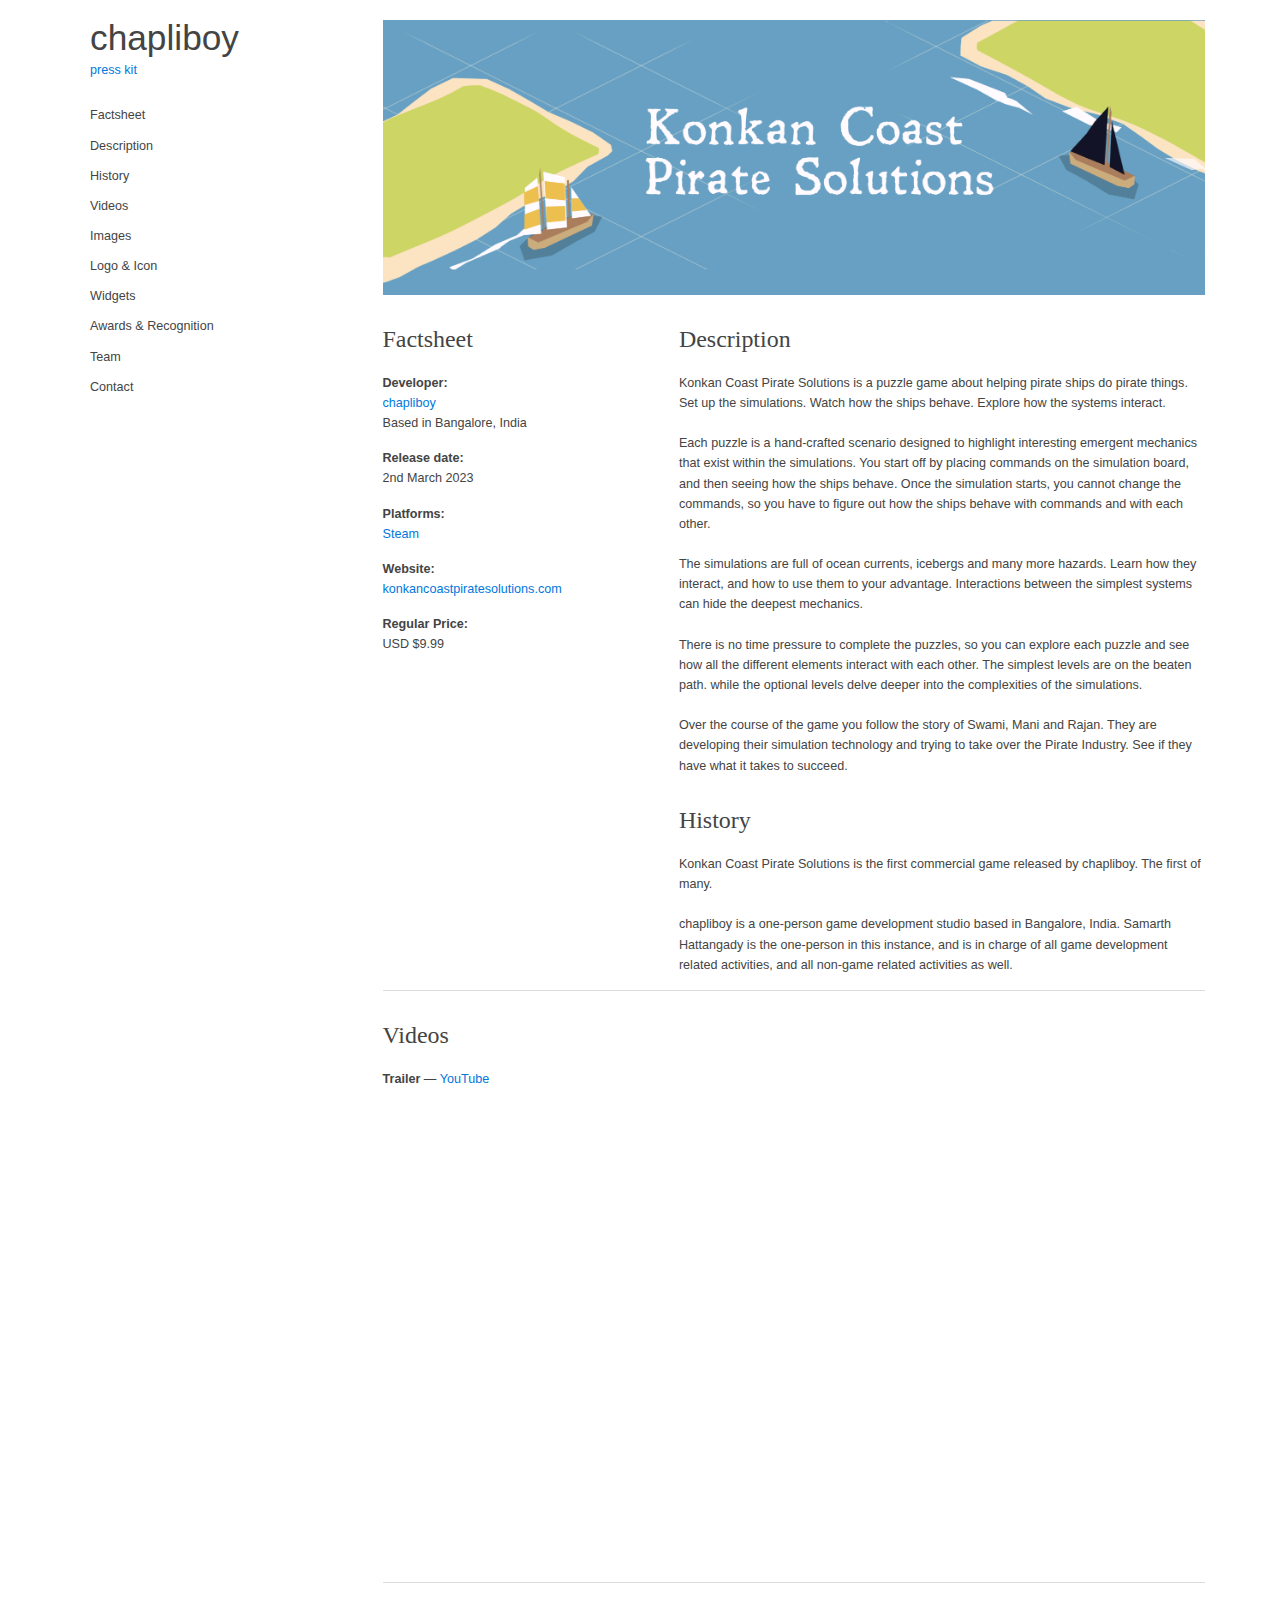
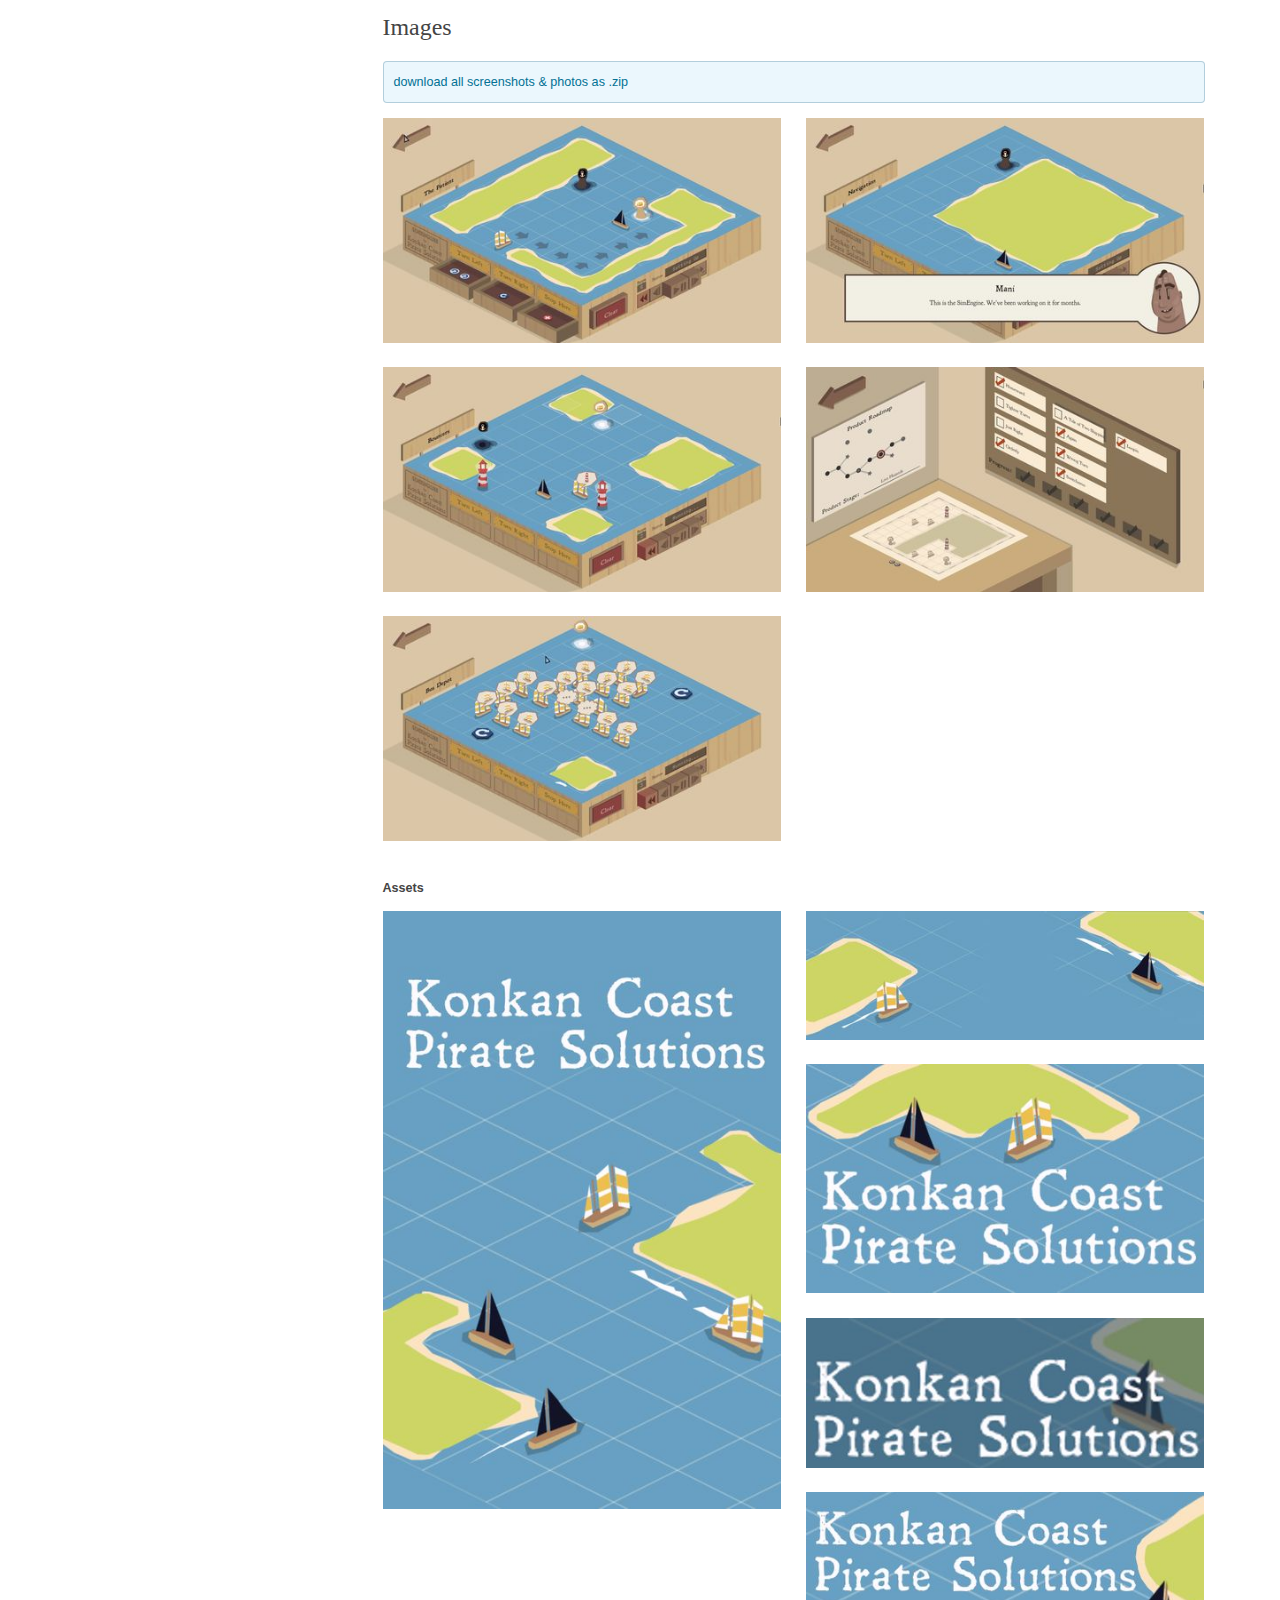
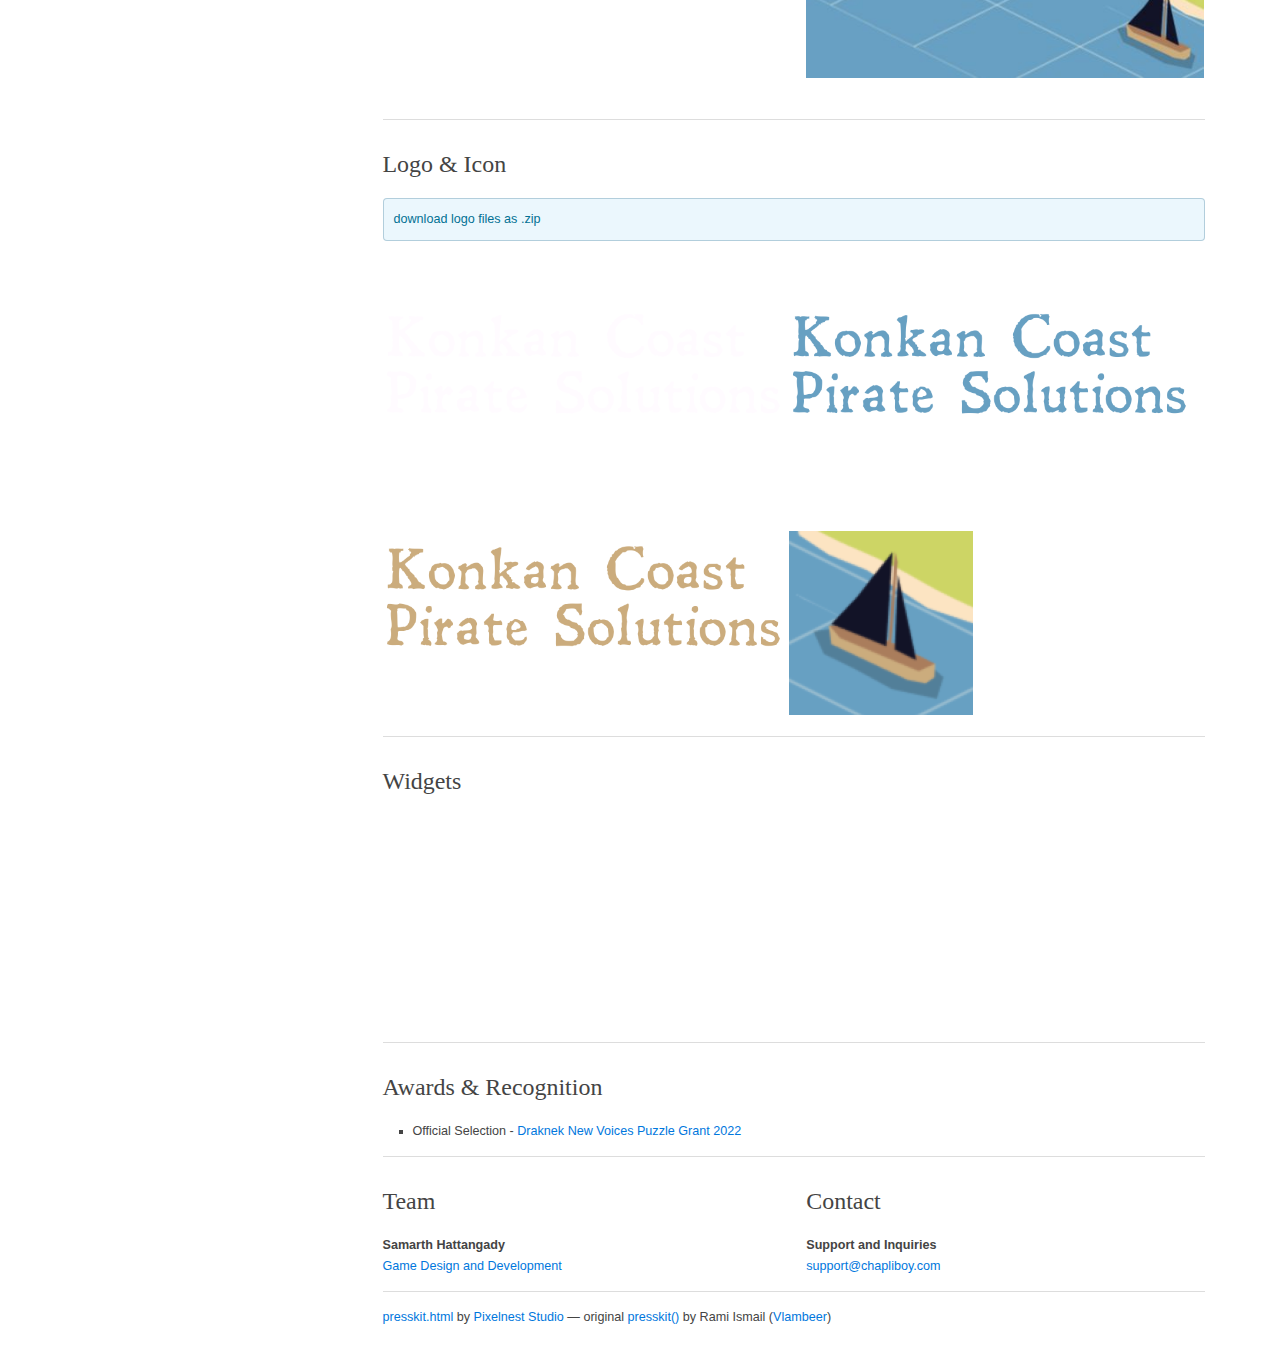
==== press/index.html @ b136885c "init presskit" ====
<!DOCTYPE html>
<html>
  <head>
    <meta charset="UTF-8">
    <meta name="viewport" content="width=device-width, initial-scale=1.0">
    
    <title>Konkan Coast Pirate Solutions - chapliboy</title>
    
    <link rel="shortcut icon" href="images/favicon.ico?t=1674625888265">
    
    <link rel="stylesheet" href="../css/normalize.css">
    <link rel="stylesheet" href="../css/master.css">
    
    <!-- Generated by presskit.html 0.13.0 (https://github.com/pixelnest/presskit.html). -->
  </head>
  <body>
    <div class="page grid">
      <nav class="page-nav nav grid__item">
        <h1 class="nav__title">
          <a href=".">chapliboy</a>
        </h1>
      
        <aside class="nav__subtitle">
          <a href=".">press kit</a>
        </aside>
      
        <div class="nav__toggle" id="hamburger">
          <a href="#" class="button" id="hamburger-toggle">
            <svg width="10" height="10" viewBox="0 0 19 19" xmlns="http://www.w3.org/2000/svg">
              <g fill="currentColor" fill-rule="nonzero">
                <path d="M0 16h19v3H0zM0 8h19v3H0zM0 0h19v3H0z" />
              </g>
            </svg>
            &nbsp;Menu
          </a>
        </div>
      
        <ul class="nav__list" id="hamburger-target">
          <li>
            <a class="nav__item" href="#factsheet">Factsheet</a>
          </li>
      
          <li>
            <a class="nav__item" href="#description">Description</a>
          </li>
      
          <li>
            <a class="nav__item" href="#history">History</a>
          </li>
      
      
      
      
          <li>
            <a class="nav__item" href="#videos">Videos</a>
          </li>
      
          <li>
            <a class="nav__item" href="#images">Images</a>
          </li>
      
          <li>
            <a class="nav__item" href="#logo">Logo & Icon</a>
          </li>
      
          <li>
            <a class="nav__item" href="#widgets">Widgets</a>
          </li>
      
          <li>
            <a class="nav__item" href="#awards">Awards & Recognition</a>
          </li>
      
          <li>
            <a class="nav__item" href="#credits">Team</a>
          </li>
      
          <li>
            <a class="nav__item" href="#contact">Contact</a>
          </li>
        </ul>
      </nav>

      <div class="page-wrapper grid__item">
        <header class="page-header">
          <img src="./images/header.png" alt="Konkan Coast Pirate Solutions" title="Konkan Coast Pirate Solutions">
        </header>

        <main class="page-content" role="main">
          <section class="block grid">
            <aside class="factsheet grid__item">
              <h2 id="factsheet" class="factsheet__title">Factsheet</h2>
            
            
              <dl class="factsheet__list">
                <dt>Developer:</dt>
                <dd>
                  <a href="..">chapliboy</a>
                </dd>
                <dd>Based in Bangalore, India</dd>
            
            
                <dt>Release date:</dt>
                <dd>2nd March 2023</dd>
            
                <dt>Platforms:</dt>
                <dd>
                    <a href="https://store.steampowered.com/app/2156410/Konkan_Coast_Pirate_Solutions/">Steam</a>
                </dd>
            
                <dt>Website:</dt>
                <dd>
                  <a href="https://konkancoastpiratesolutions.com/">konkancoastpiratesolutions.com</a>
                </dd>
            
                <dt>Regular Price:</dt>
                <dd>USD $9.99</dd>
            
            
              </dl>
            
            </aside>

            <article class="description grid__item">
              <h2 id="description">Description</h2>
              <p>
              Konkan Coast Pirate Solutions is a puzzle game about helping pirate ships do pirate things. <br>
              Set up the simulations. Watch how the ships behave. Explore how the systems interact. <br><br>
              Each puzzle is a hand-crafted scenario designed to highlight interesting emergent mechanics that exist within the simulations. You start off by placing commands on the simulation board, and then seeing how the ships behave. Once the simulation starts, you cannot change the commands, so you have to figure out how the ships behave with commands and with each other.<br><br>
              The simulations are full of ocean currents, icebergs and many more hazards. Learn how they interact, and how to use them to your advantage. Interactions between the simplest systems can hide the deepest mechanics.<br><br>
              There is no time pressure to complete the puzzles, so you can explore each puzzle and see how all the different elements interact with each other. The simplest levels are on the beaten path. while the optional levels delve deeper into the complexities of the simulations.<br><br>
              Over the course of the game you follow the story of Swami, Mani and Rajan. They are developing their simulation technology and trying to take over the Pirate Industry. See if they have what it takes to succeed.
                </p>
              
              <h2 id="history">History</h2>
              <p>
                      Konkan Coast Pirate Solutions is the first commercial game released by chapliboy. The first of many. <br><br>
                chapliboy is a one-person game development studio based in Bangalore, India. Samarth Hattangady is
                the one-person in this instance, and is in charge of all game development related activities, and
                all non-game related activities as well.
                  </p>
              

            </article>
          </section>

          <section class="block">
            <h2 id="videos">Videos</h2>
          
            <div>
              <p>
                <strong>Trailer</strong> — <a href="https://www.youtube.com/embed/zuy7ZAHlIcc?rel=0">YouTube</a> 
              </p>
          
              <div class="video-player">
                <iframe class="video-player__frame" src="https://www.youtube.com/embed/zuy7ZAHlIcc?rel=0" frameborder="0" allowfullscreen></iframe>
              </div>
          
          
            </div>
          </section>
          
          <section class="block">
            <h2 id="images">Images</h2>
          
            <aside class="block__notice">
              <a href="images/images.zip">
                download all screenshots & photos as .zip
              </a>
            </aside>
          
            <div class="gallery clearfix" id="gallery">
              <div class="gallery__item">
                <a href="images/screenshot_1.png">
                  <img src="images/screenshot_1.png.thumb.jpg" alt="screenshot_1">
                </a>
              </div>
              <div class="gallery__item">
                <a href="images/screenshot_2.png">
                  <img src="images/screenshot_2.png.thumb.jpg" alt="screenshot_2">
                </a>
              </div>
              <div class="gallery__item">
                <a href="images/screenshot_3.png">
                  <img src="images/screenshot_3.png.thumb.jpg" alt="screenshot_3">
                </a>
              </div>
              <div class="gallery__item">
                <a href="images/screenshot_4.png">
                  <img src="images/screenshot_4.png.thumb.jpg" alt="screenshot_4">
                </a>
              </div>
              <div class="gallery__item">
                <a href="images/screenshot_5.png">
                  <img src="images/screenshot_5.png.thumb.jpg" alt="screenshot_5">
                </a>
              </div>
            </div>
          
            <section>
              <h3 class="capitalize" id="gallery-assets">assets</h3>
              <div class="gallery clearfix">
                <div class="gallery__item">
                  <a href="images/assets/library_capsule.png">
                    <img src="images/assets/library_capsule.png.thumb.jpg" alt="library_capsule">
                  </a>
                </div>
                <div class="gallery__item">
                  <a href="images/assets/library_hero.png">
                    <img src="images/assets/library_hero.png.thumb.jpg" alt="library_hero">
                  </a>
                </div>
                <div class="gallery__item">
                  <a href="images/assets/main_capsule.png">
                    <img src="images/assets/main_capsule.png.thumb.jpg" alt="main_capsule">
                  </a>
                </div>
                <div class="gallery__item">
                  <a href="images/assets/small_capsule.png">
                    <img src="images/assets/small_capsule.png.thumb.jpg" alt="small_capsule">
                  </a>
                </div>
                <div class="gallery__item">
                  <a href="images/assets/steam_header_capsule.png">
                    <img src="images/assets/steam_header_capsule.png.thumb.jpg" alt="steam_header_capsule">
                  </a>
                </div>
              </div>
            </section>
          </section>
          
          <section class="block">
            <h2 id="logo">Logo & Icon</h2>
          
            <aside class="block__notice">
              <a href="images/logo.zip">
                download logo files as .zip
              </a>
            </aside>
          
            <a href="images/logo1.png">
              <img src="images/logo1.png" alt="logo1" class="logo">
            </a>
            <a href="images/logo2.png">
              <img src="images/logo2.png" alt="logo2" class="logo">
            </a>
            <a href="images/logo3.png">
              <img src="images/logo3.png" alt="logo3" class="logo">
            </a>
            <a href="images/logo4.png">
              <img src="images/logo4.png" alt="logo4" class="logo">
            </a>
          </section>
          <section class="block">
            <h2 id="widgets">Widgets</h2>
          
            <div class="grid">
          
            </div>
          
            <p>
              <iframe src="https://store.steampowered.com/widget/2156410/" frameborder="0" class="widget widget--steam"></iframe>
            </p>
          
          
          
          
          </section>
          <section class="block">
            <h2 id="awards">Awards & Recognition</h2>
          
            <ul>
              <li>Official Selection - <a href="https://grants.draknek.org/">Draknek New Voices Puzzle Grant 2022</a></li>
            </ul>
          </section>
          
          
          <section class="block grid _team-fix-margin-top">
            <article class="grid__item grid__item--flexible">
              <h2 id="credits">Team</h2>
          
              <dl>
                <dt>Samarth Hattangady</dt>
          
                <dd>
                    <a href="https://twitter.com/chapliboy">Game Design and Development</a>
                </dd>
              </dl>
            </article>
          
            <article class="grid__item grid__item--flexible">
              <h2 id="contact">Contact</h2>
          
              <dl>
                <dt>Support and Inquiries</dt>
          
                <dd>
                  <a href="mailto:support@chapliboy.com">support@chapliboy.com</a>
          
                </dd>
              </dl>
            </article>
          </section>
        </main>

        <footer class="page-footer">
          <a href="https://github.com/pixelnest/presskit.html">presskit.html</a> by <a href="http://pixelnest.io">Pixelnest Studio</a> — original <a href="http://dopresskit.com/">presskit()</a> by Rami Ismail (<a href="http://www.vlambeer.com/">Vlambeer</a>)
        </footer>
      </div>
    </div>

    <script src="../js/masonry.min.js"></script>
    <script src="../js/imagesloaded.min.js"></script>
    <script>
      document.addEventListener('DOMContentLoaded', function onContentLoaded() {
        // Add masonry layout on the galleries.
        var galleries = document.querySelectorAll('.gallery');
    
        for (var i = 0; i < galleries.length; i++) {
          (function (index) {
            var gallery = galleries[index];
    
            imagesLoaded(gallery, function onImagesLoaded() {
              new Masonry(gallery, {
                itemSelector: '.gallery__item'
              });
            });
          })(i);
        }
    
        // Add mini-player to gifs.
        var gifLinks = document.querySelectorAll('a[href$=".gif"]');
        for (var i = 0; i < gifLinks.length; i++) {
          (function (index) {
            var link = gifLinks[index];
            var img = link.querySelector('img');
    
            // Don't add the mini-player if no thumbnail.
            // It's already a gif, so no need to turn it on.
            if (img.src.indexOf('.thumb.jpg') === -1) {
              return
            }
    
            link.className = 'show-overlay'
    
            link.onclick = function (e) {
              // Make it work on IE8.
              if (e.preventDefault) {
                const openLinkInBackground = e.ctrlKey || e.metaKey;
    
                // Stop default behavior, except if ctrl/cmd modifier is used.
                // In this case, we want the link to go through and open
                // its target in a background tab.
                if (!openLinkInBackground) e.preventDefault();
                e.stopPropagation();
              } else {
                // We don't care for the special background tab behavior on old IE.
                e.returnValue = false;
              }
    
              // Remove overlay and remove thumbnail section of the image.
              link.className = '';
              img.src = img.src.replace('.thumb.jpg', '');
    
              // Remove event listener after first trigger.
              link.onclick = null;
            }
          }(i));
        }
      });
    </script>
    
    
  </body>
</html>
---- css/master.css ----
@charset "UTF-8";

/* ---------------------------------------------------------- *\
 * Globals.
\* ---------------------------------------------------------- */

html {
  box-sizing: border-box;
}

*,
*::before,
*::after {
  box-sizing: inherit;
}

body {
  position: relative;

  min-height: 100vh;
  margin: 0;
}

/* ---------------------------------------------------------- *\
 * Typography & colors.
\* ---------------------------------------------------------- */

html {
  color: #444444;

  font: 62.5%/1.6 "Trebuchet MS", Arial, Helvetica, sans-serif;
}

body {
  font-size: 1.26em;
}

h1,
h2 {
  font-family: Georgia, "Times New Roman", Times, serif;
  font-weight: normal;
}

::-moz-selection {
  color: white;
  background: #3398ff;
}

::selection {
  color: white;
  background: #3398ff;
}

/* ---------------------------------------------------------- *\
 * Basic elements.
\* ---------------------------------------------------------- */

h1 {
  margin: 0;

  font-size: 2.8em;
}

h2 {
  margin: 25px 0 15px 0;

  font-size: 1.9em;
}

h3 {
  font-size: inherit;
  font-weight: bold;
}

img {
  max-width: 100%;
}

p {
  margin: 15px 0;
}

p:last-child {
  margin-bottom: 0;
}

/* Lists. */

ul,
ol {
  margin: 15px 0;
  padding-left: 30px;
}

ul:last-child,
ol:last-child {
  margin-bottom: 0;
}

ul {
  list-style-type: square;
}

dl {
  margin: 0;
}

dt {
  font-weight: bold;
}

dd {
  margin: 0;
}

dd + dt {
  margin-top: 15px;
}

/* ---------------------------------------------------------- *\
 * Layout.
\* ---------------------------------------------------------- */

body {
  padding: 20px 0;
}

.page {
  max-width: 1180px;
  margin: 0 auto;
  padding: 0 25px;
}

@media (min-width: 800px) {
  .page {
    display: -webkit-box;
    display: -ms-flexbox;
    display: flex;
  }

  .page-nav {
    min-width: 25%;
  }

  .page-wrapper {
    max-width: 75%;
  }

  .factsheet {
    min-width: 33%;
  }
}

/* ---------------------------------------------------------- *\
 * Micro Components.
\* ---------------------------------------------------------- */

.clearfix::after {
  display: table;
  clear: both;

  content: " ";
}

.capitalize {
  text-transform: capitalize;
}

/* ---------------------------------------------------------- *\
 * Components - Links.
\* ---------------------------------------------------------- */

a,
a:visited {
  color: #0077dd;

  text-decoration: none;
}

a:hover {
  color: #005599;

  text-decoration: underline;
}

a:focus {
  outline: thin dotted;
}

a:active,
a:hover {
  outline: none;
}

/* ---------------------------------------------------------- *\
 * Components - Page Header.
\* ---------------------------------------------------------- */

.page-header img {
  display: block;
}

/* ---------------------------------------------------------- *\
 * Components - Nav.
\* ---------------------------------------------------------- */

.nav {
  margin-bottom: 30px;
}

.nav__title {
  padding: 0 15px;

  font-family: "Trebuchet MS", Arial, Helvetica, sans-serif;
  line-height: 1;
}

.nav__title a,
.nav__title a:visited,
.nav__title a:hover {
  color: inherit;

  text-decoration: none;
}

.nav__subtitle {
  padding: 5px 15px;
}

.nav__list {
  padding: 0;

  list-style: none;
}

.nav__item,
.nav__item:visited {
  display: block;

  padding: 5px 15px;

  color: inherit;
}

.nav__item:hover {
  color: inherit;
  background: rgba(0, 0, 0, 0.05);

  text-decoration: none;
}

.nav__item:focus {
  background: rgba(0, 0, 0, 0.05);
  outline: none;
}

/* ---------------------------------------------------------- *\
 * Nav - Hamburger.
\* ---------------------------------------------------------- */

.nav__toggle {
  display: none;

  margin: 15px 0;
  padding: 0 15px;
}

.nav__toggle .button {
  display: block;

  height: 30px;
}

/* Nav list variant for hamburger feature. */
.nav__list--slider {
  overflow-y: hidden;

  max-height: 0;

  -webkit-transition: max-height 0.5s ease-in-out;
     -moz-transition: max-height 0.5s ease-in-out;
       -o-transition: max-height 0.5s ease-in-out;
          transition: max-height 0.5s ease-in-out;
}


@media (min-width: 800px) {
  .nav__toggle {
    /* Always hide the button on big screens. */
    display: none !important;
  }

  .nav__list--slider {
    /* Always show the list on big screens. So disable slider. */
    max-height: unset !important;
  }
}

/* ---------------------------------------------------------- *\
 * Components - Block.
\* ---------------------------------------------------------- */

.block {
  margin-bottom: 15px;
  padding-bottom: 15px;

  border-bottom: 1px solid rgb(221, 221, 221);
}

.block__notice {
  margin-bottom: 15px;
  padding: 10px;

  color: #027194;
  background: #ebf7fd;
  border: 1px solid rgba(45,112,145,0.3);
  border-radius: 4px;
}

.block__notice a {
  color: inherit;
}

/* ---------------------------------------------------------- *\
 * Components - Grid.
\* ---------------------------------------------------------- */

@media (min-width: 800px) {
  .grid {
    display: -webkit-box;
    display: -ms-flexbox;
    display: flex;
  }

  .grid__item:not(:first-child) {
    padding-left: 25px;
  }

  .grid__item--flexible {
    -webkit-box-flex: 1;
    -ms-flex: 1;
        flex: 1;
  }
}

/* ---------------------------------------------------------- *\
 * Components - Images Gallery.
\* ---------------------------------------------------------- */

.gallery {
  margin-left: -25px;

  font-size: 0; /* Disable the small space below the images. */
}

.gallery__item {
  float: left;

  width: 100%;
  padding-bottom: 25px;
  padding-left: 25px;
}

.gallery__item img {
  width: 100%;
}

.gallery__item a[href$=".gif"] {
  position: relative;

  display: block;
}

.gallery__item a[href$=".gif"]:focus:active {
  outline: none;
}

.gallery__item a[href$=".gif"]::after {
  position: absolute;
  z-index: 1;
  top: 0;
  left: 0;

  display: none;

  width: 100%;
  height: 100%;
  padding: 20px;

  background: rgba(0, 0, 0, 0.25);

  content: url("[data-uri]");

  align-items: center;
  justify-content: center;
}

.gallery__item a[href$=".gif"].show-overlay::after {
  display: flex;
}

@media (min-width: 500px) {
  .gallery__item {
    width: 50%;
  }
}

/* ---------------------------------------------------------- *\
 * Components - Logo.
\* ---------------------------------------------------------- */

@media (min-width: 800px) {
  .logo {
    max-width: 49%;
  }
}

/* ---------------------------------------------------------- *\
 * Components - Video player.
\* ---------------------------------------------------------- */

.video-player {
  position: relative;

  padding-bottom: 56.25%; /* 16:9 */
}

.video-player__frame {
  position: absolute;
  top: 0;
  left: 0;

  width: 100%;
  height: 100%;
}

/* ---------------------------------------------------------- *\
 * Components - Quote.
\* ---------------------------------------------------------- */

.quote__content {
  margin: 0;
}

.quote__content::before {
  content: open-quote;
}

.quote__content::after {
  content: close-quote;
}

.quote__author::before {
  content: "-";
}

/* ---------------------------------------------------------- *\
 * Components - Button.
\* ---------------------------------------------------------- */

.button {
  display: inline-block;

  padding: 5px 10px;

  background: -webkit-linear-gradient(top, white, #fafafa);
  background:         linear-gradient(to bottom, white, #fafafa);
  border: 1px solid #cccccc;
  border-radius: 5px;
}

.button:hover {
  cursor: pointer;
  text-decoration: none;
}

.button:focus {
  border: 1px solid #3398ff;
  outline: none;
}

.button:active {
  color: white;
  background: -webkit-linear-gradient(top, #3398ff, #0077dd);
  background:         linear-gradient(to bottom, #3398ff, #0077dd);
}

/* ---------------------------------------------------------- *\
 * Widgets.
\* ---------------------------------------------------------- */

.widget {
  width: 100%;
}

.widget--steam {
  height: 190px;
}

.widget--humble {
  height: 328px;
}

@media (max-width: 505px) {
  .widget--humble {
    height: 205px;
  }
}

.widget--itch {
  height: 167px;
}

.widget--gamejolt {
  height: 245px;
}

.widget--bandcamp {
  width: 100%;
  height: 120px;

  border: 0;
}

/* ---------------------------------------------------------- *\
 * Hacks.
\* ---------------------------------------------------------- */

@media (min-width: 800px) {
  ._team-fix-margin-top {
    margin-top: -15px;
  }
}
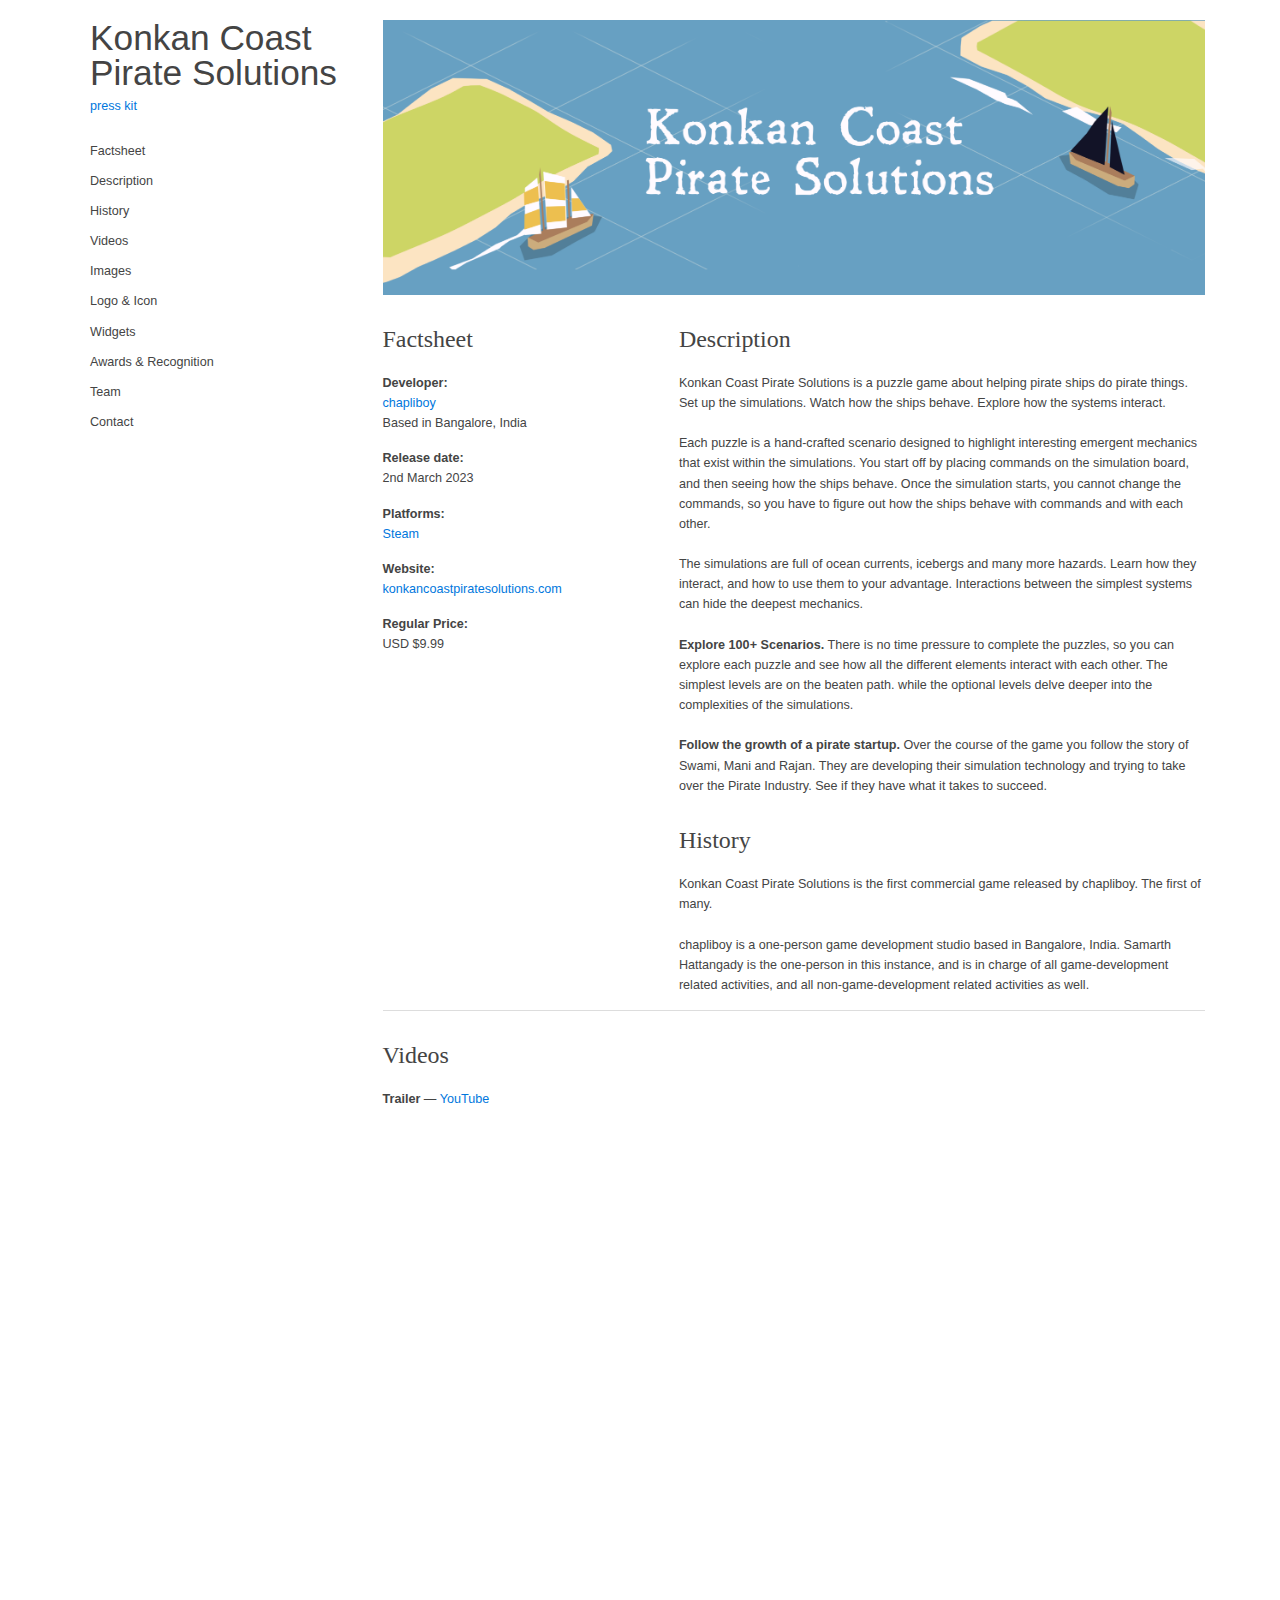
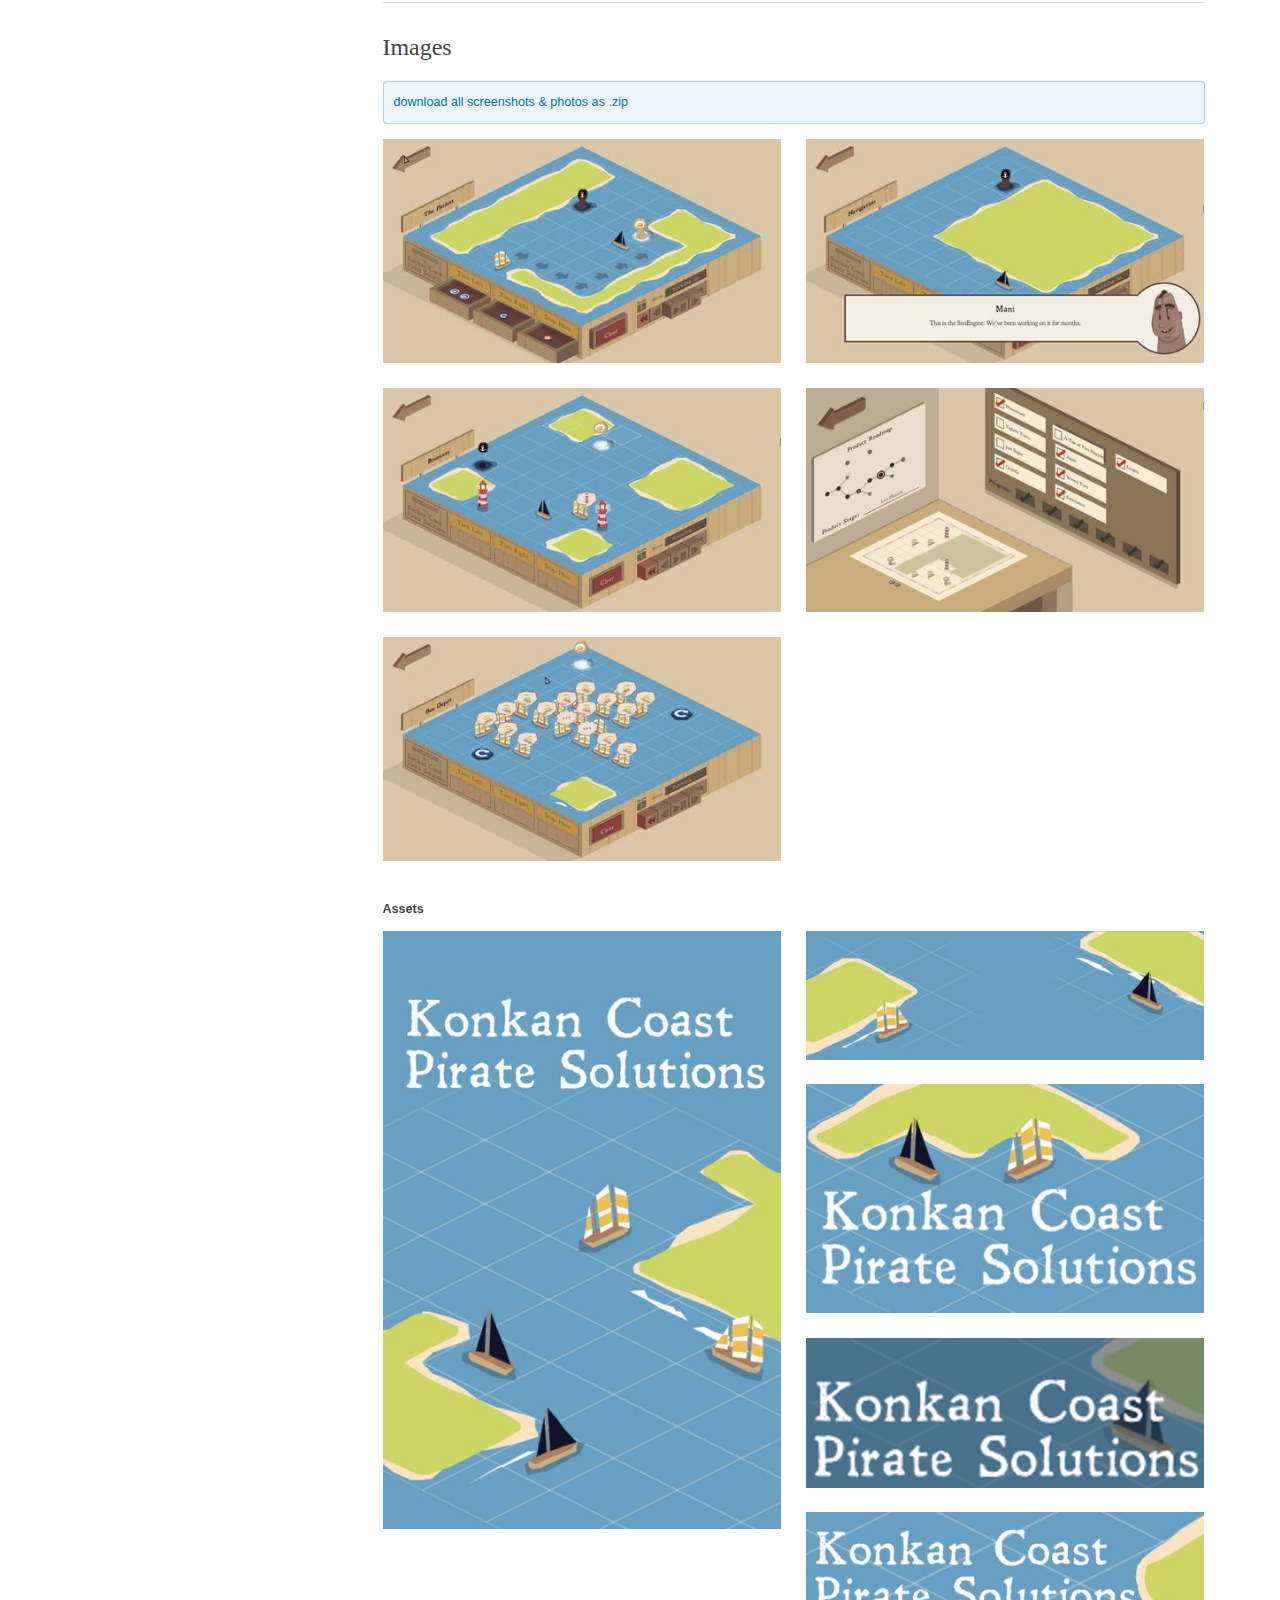
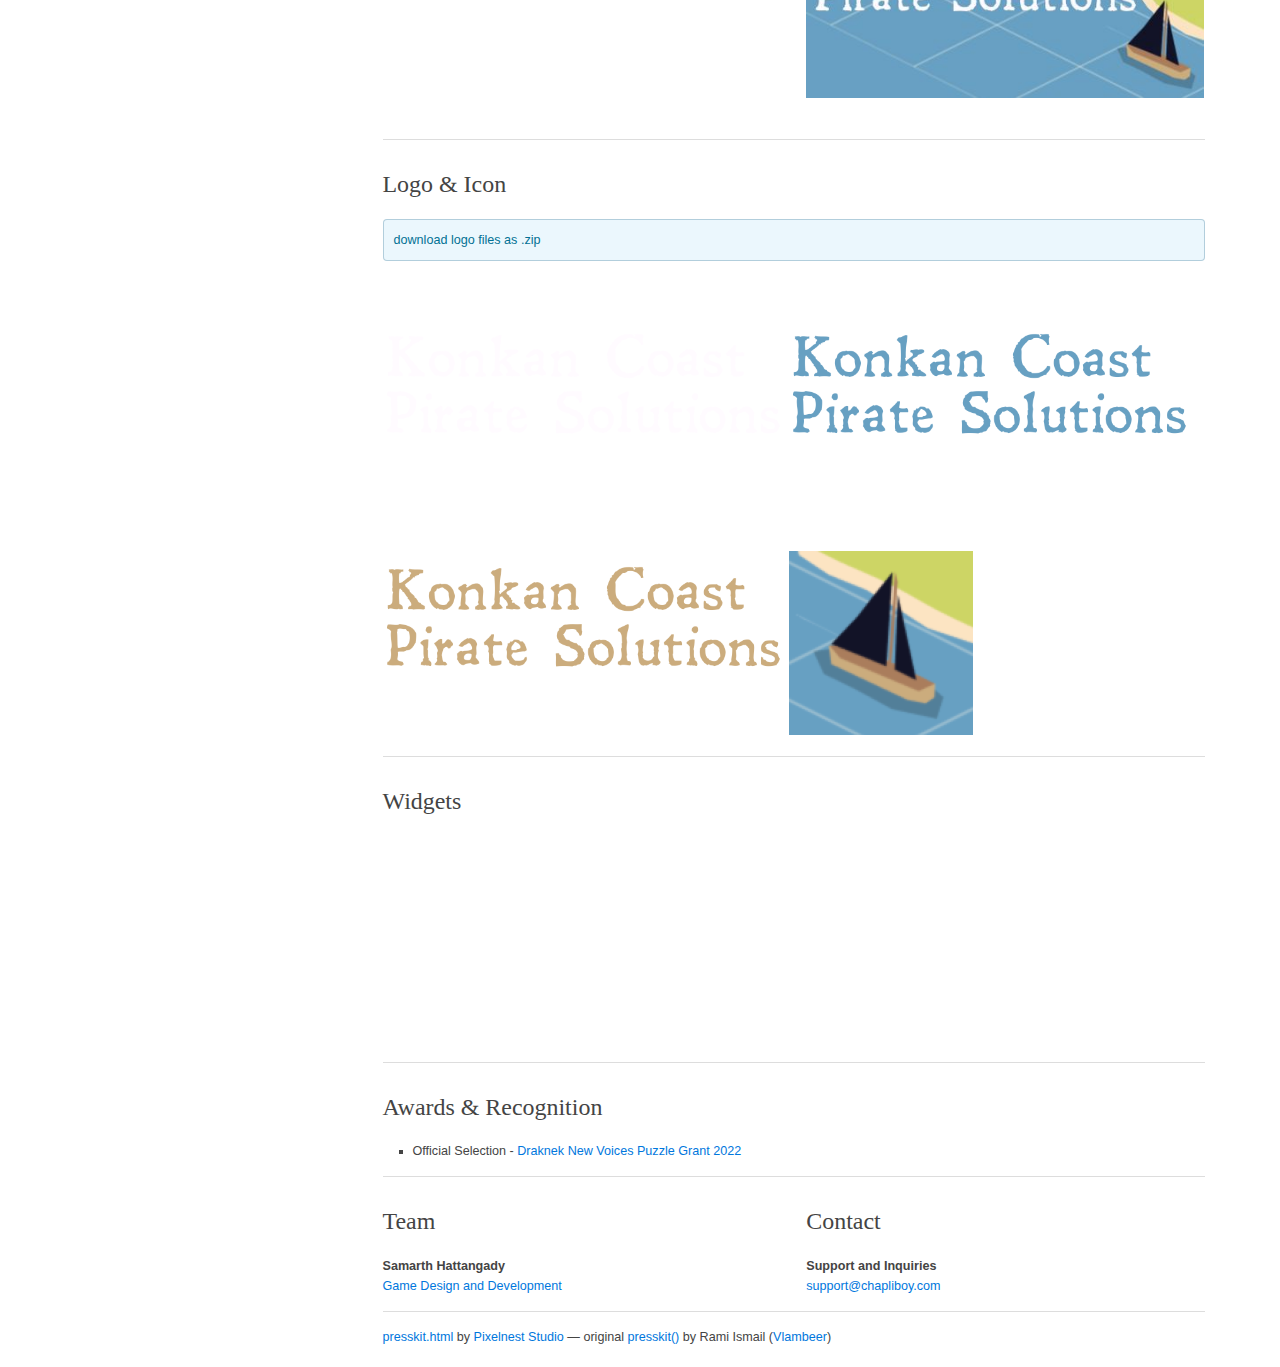
==== commit e1119d8b: "main" ====
--- a/press/index.html
+++ b/press/index.html
@@ -4,7 +4,7 @@
     <meta charset="UTF-8">
     <meta name="viewport" content="width=device-width, initial-scale=1.0">
     
-    <title>Konkan Coast Pirate Solutions - chapliboy</title>
+    <title>Konkan Coast Pirate Solutions - presskit</title>
     
     <link rel="shortcut icon" href="images/favicon.ico?t=1674625888265">
     
@@ -17,7 +17,7 @@
     <div class="page grid">
       <nav class="page-nav nav grid__item">
         <h1 class="nav__title">
-          <a href=".">chapliboy</a>
+          <a href=".">Konkan Coast Pirate Solutions</a>
         </h1>
       
         <aside class="nav__subtitle">
@@ -128,16 +128,18 @@
               Set up the simulations. Watch how the ships behave. Explore how the systems interact. <br><br>
               Each puzzle is a hand-crafted scenario designed to highlight interesting emergent mechanics that exist within the simulations. You start off by placing commands on the simulation board, and then seeing how the ships behave. Once the simulation starts, you cannot change the commands, so you have to figure out how the ships behave with commands and with each other.<br><br>
               The simulations are full of ocean currents, icebergs and many more hazards. Learn how they interact, and how to use them to your advantage. Interactions between the simplest systems can hide the deepest mechanics.<br><br>
-              There is no time pressure to complete the puzzles, so you can explore each puzzle and see how all the different elements interact with each other. The simplest levels are on the beaten path. while the optional levels delve deeper into the complexities of the simulations.<br><br>
-              Over the course of the game you follow the story of Swami, Mani and Rajan. They are developing their simulation technology and trying to take over the Pirate Industry. See if they have what it takes to succeed.
+              <strong>Explore 100+ Scenarios.</strong> There is no time pressure to complete the puzzles, so you can explore each puzzle and see how all the different elements interact with each other. The simplest levels are on the beaten path. while the optional levels delve deeper into the complexities of the simulations.<br><br>
+
+              <strong>Follow the growth of a pirate startup.</strong> Over the course of the game you follow the story of Swami, Mani and Rajan. They are developing their simulation technology and trying to take over the Pirate Industry. See if they have what it takes to succeed.
+
                 </p>
               
               <h2 id="history">History</h2>
               <p>
                       Konkan Coast Pirate Solutions is the first commercial game released by chapliboy. The first of many. <br><br>
                 chapliboy is a one-person game development studio based in Bangalore, India. Samarth Hattangady is
-                the one-person in this instance, and is in charge of all game development related activities, and
-                all non-game related activities as well.
+                the one-person in this instance, and is in charge of all game-development related activities, and
+                all non-game-development related activities as well.
                   </p>
               
 
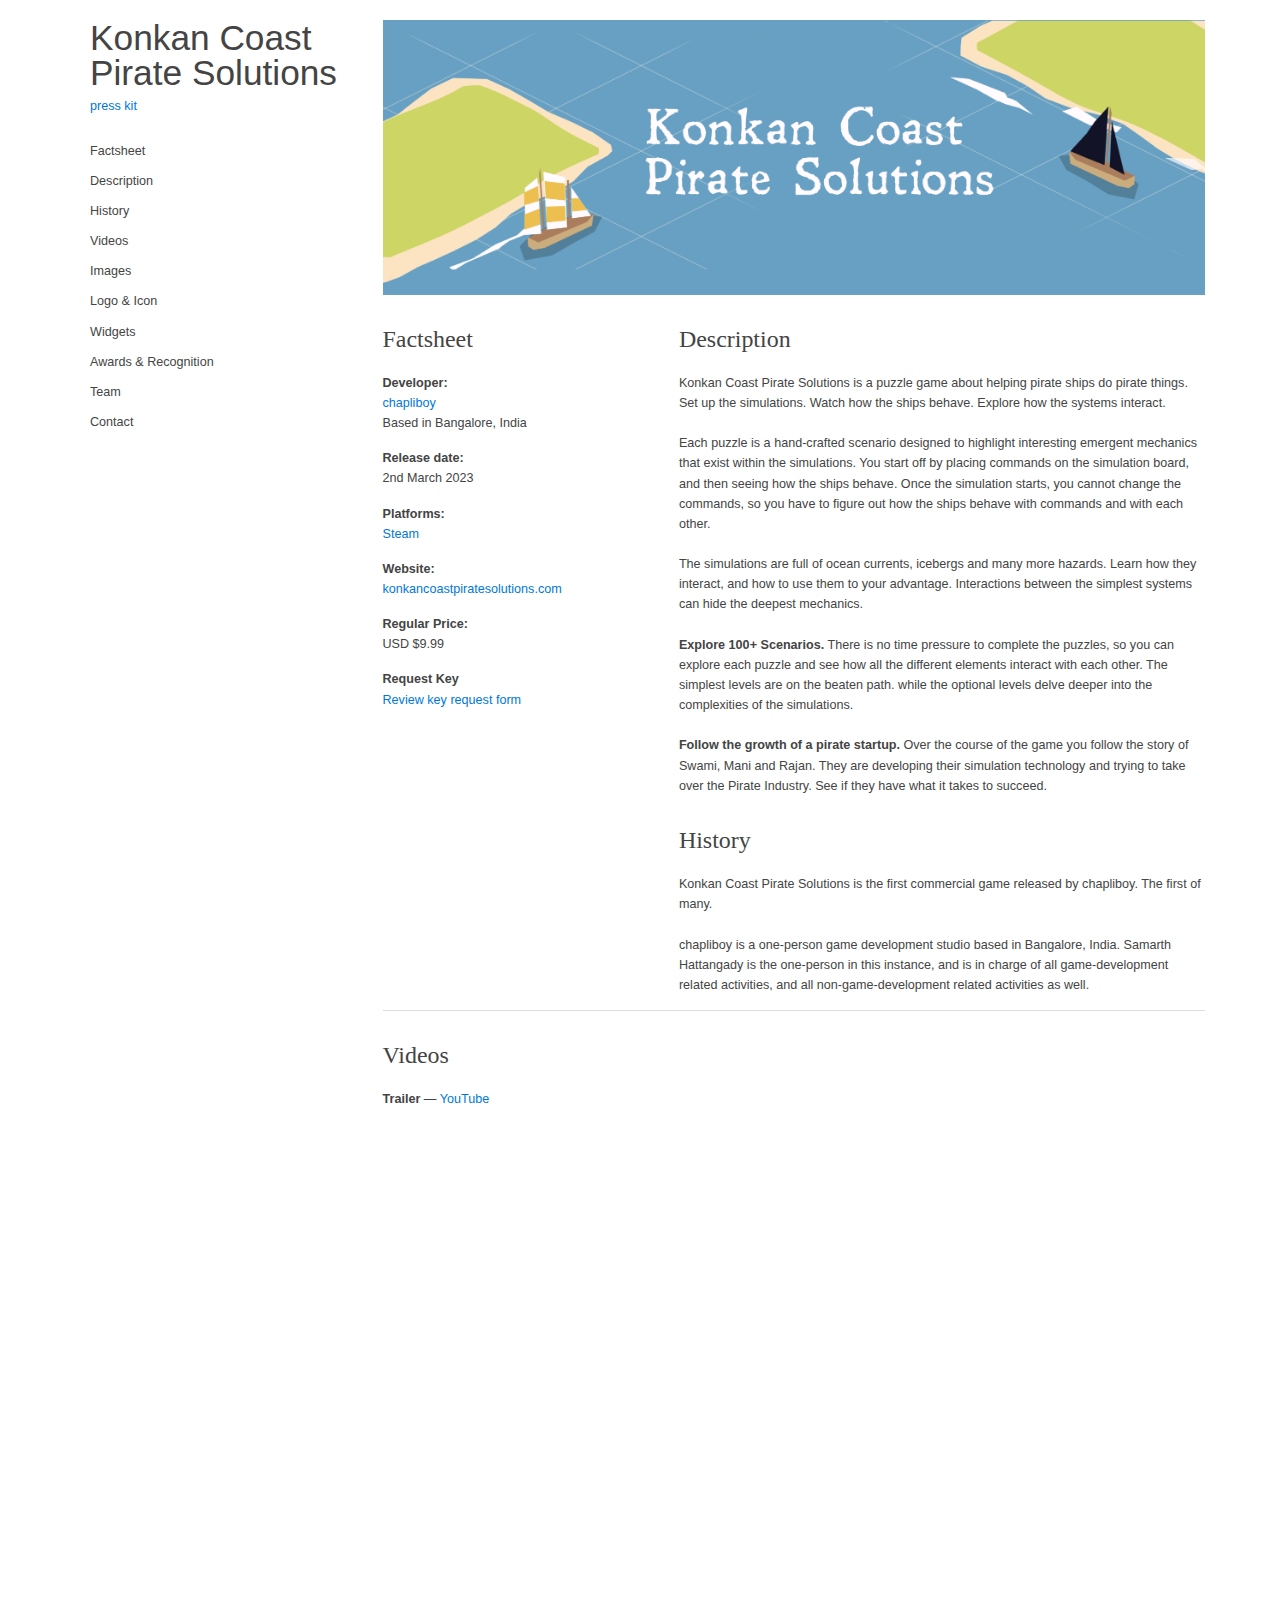
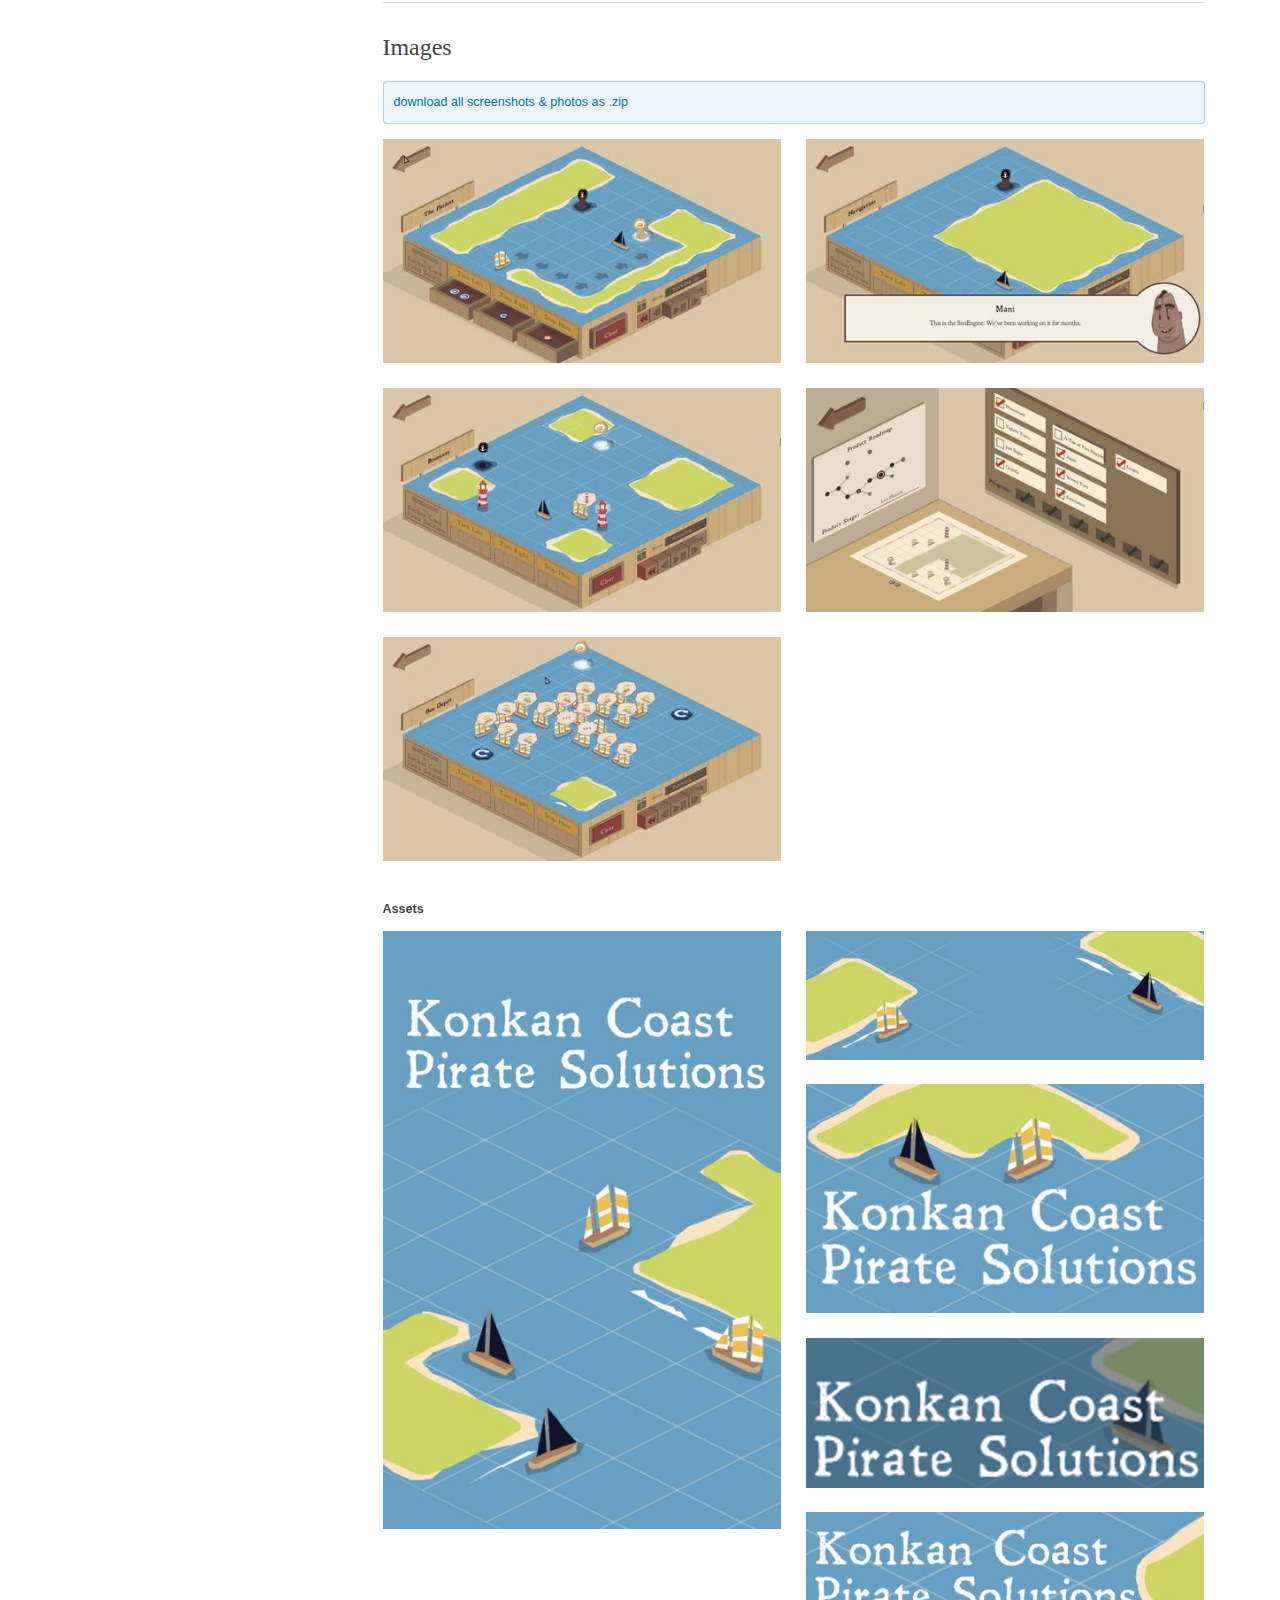
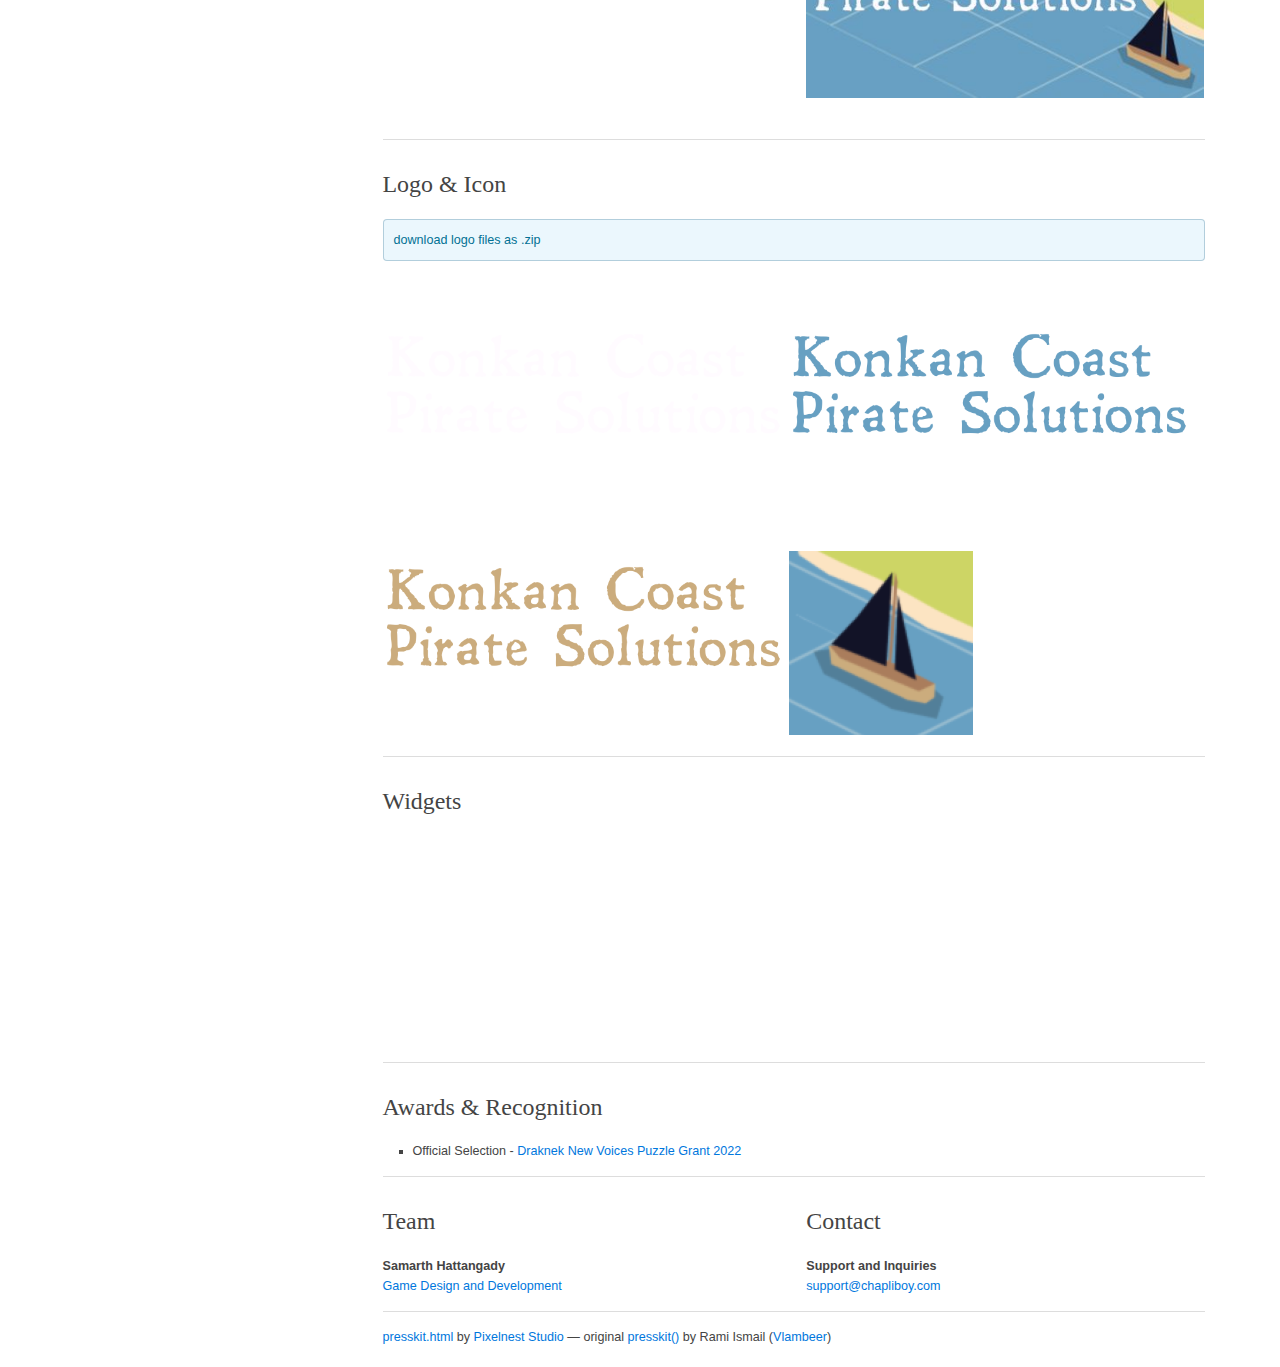
==== commit 5c963a63: "add review key request form link" ====
--- a/press/index.html
+++ b/press/index.html
@@ -117,6 +117,10 @@
                 <dd>USD $9.99</dd>
             
             
+                <dt>Request Key</dt>
+                <dd>
+                  <a href="https://forms.gle/bru4jp7x4WYJgnME8">Review key request form</a>
+                </dd>
               </dl>
             
             </aside>
@@ -151,11 +155,11 @@
           
             <div>
               <p>
-                <strong>Trailer</strong> — <a href="https://www.youtube.com/embed/zuy7ZAHlIcc?rel=0">YouTube</a> 
+                <strong>Trailer</strong> — <a href="https://www.youtube.com/embed/t0wGL6umxnI?rel=0">YouTube</a>
               </p>
           
               <div class="video-player">
-                <iframe class="video-player__frame" src="https://www.youtube.com/embed/zuy7ZAHlIcc?rel=0" frameborder="0" allowfullscreen></iframe>
+                <iframe class="video-player__frame" src="https://www.youtube.com/embed/t0wGL6umxnI?rel=0" frameborder="0" allowfullscreen></iframe>
               </div>
           
           
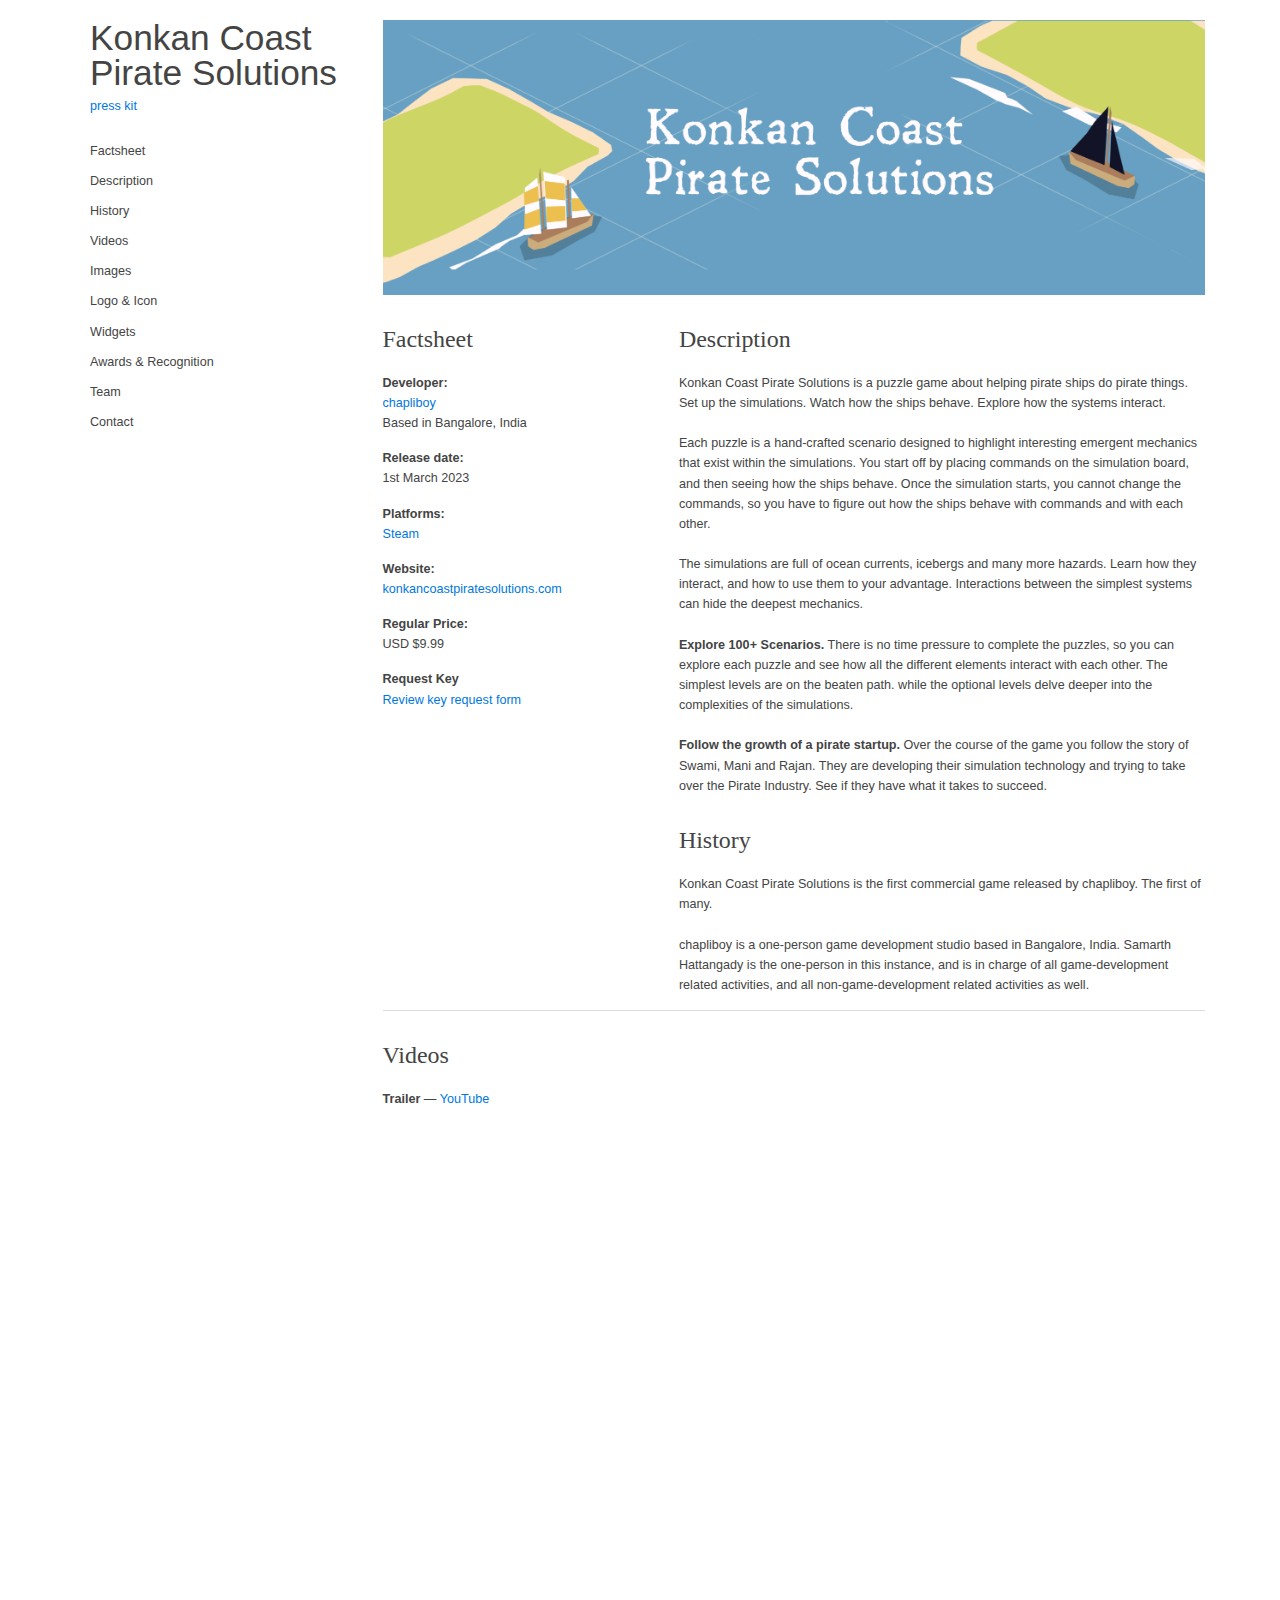
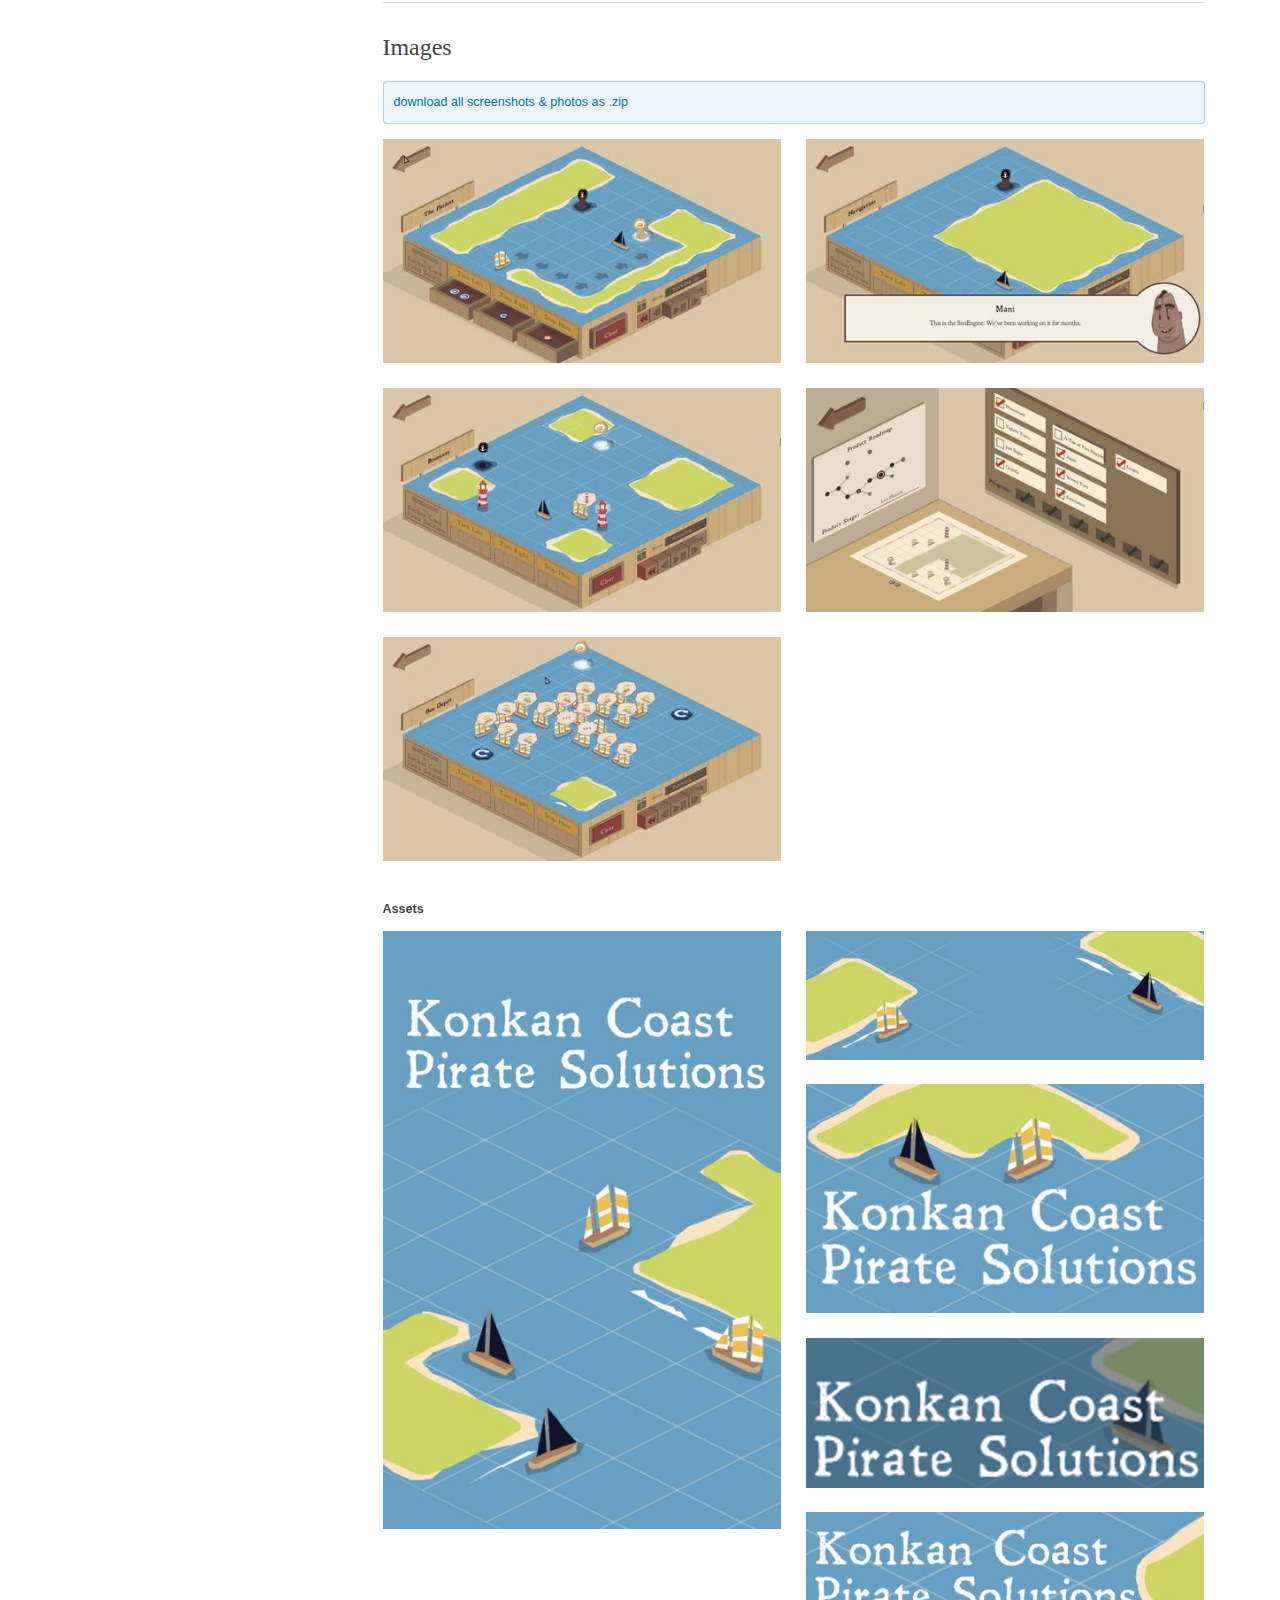
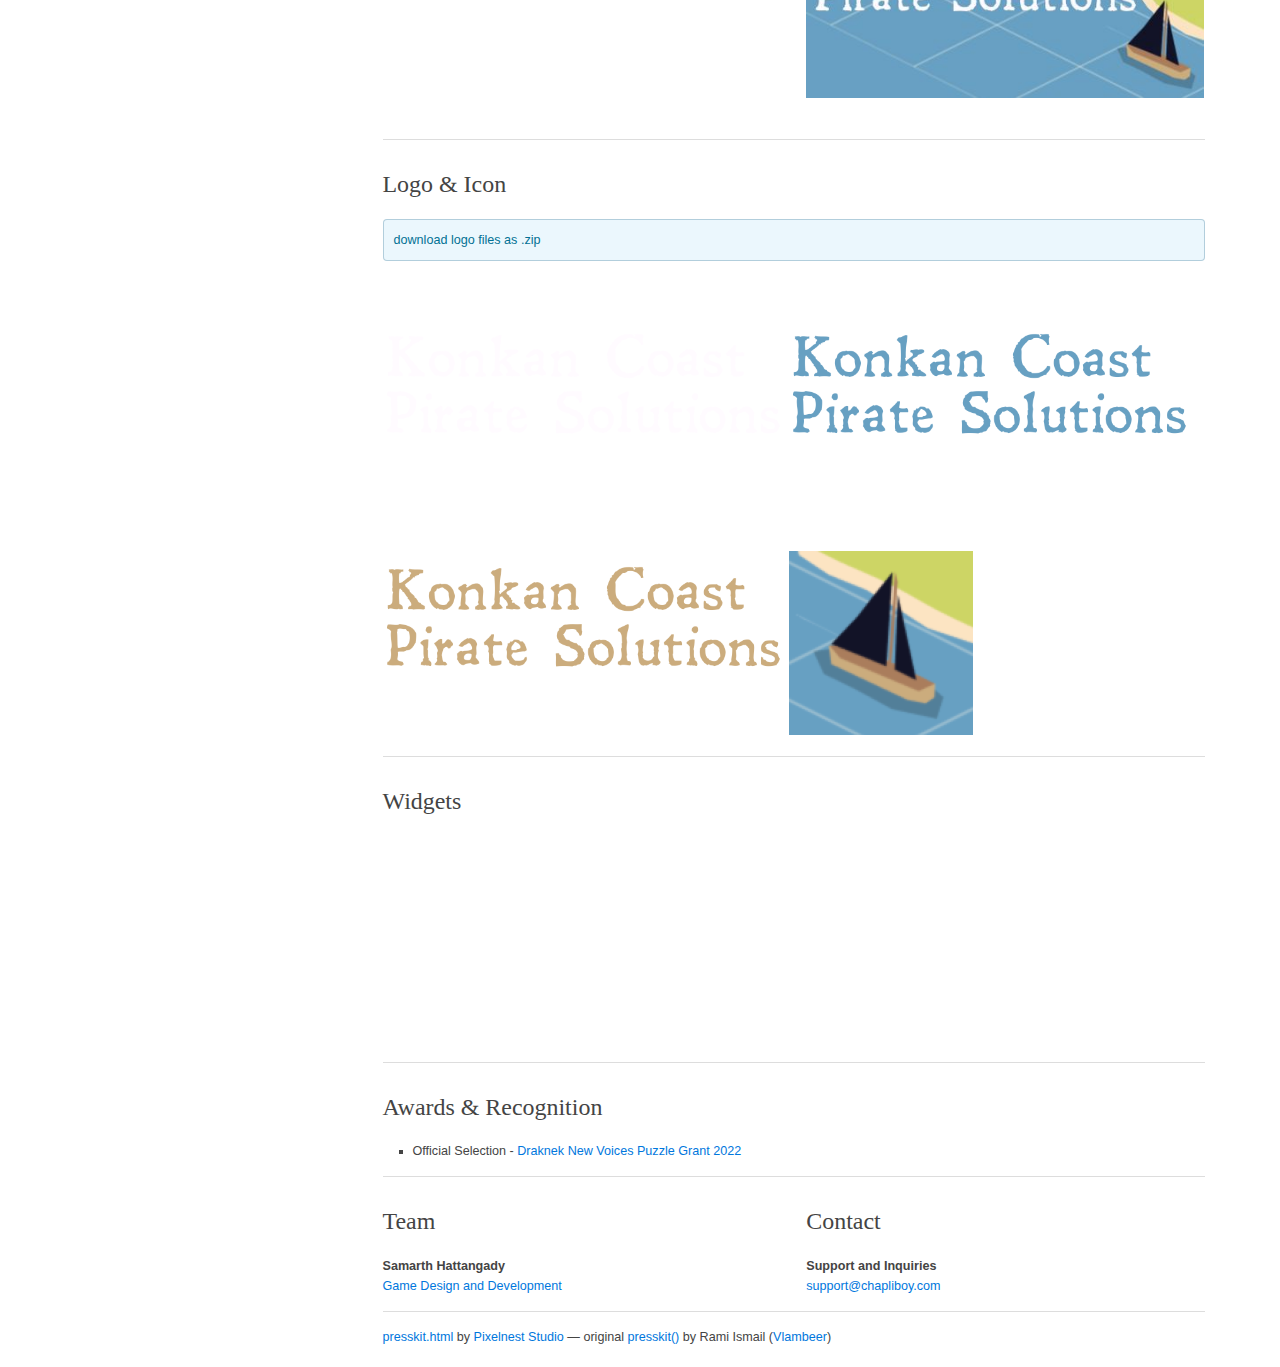
==== commit e892db95: "change youtube link + release date info" ====
--- a/press/index.html
+++ b/press/index.html
@@ -101,7 +101,7 @@
             
             
                 <dt>Release date:</dt>
-                <dd>2nd March 2023</dd>
+                <dd>1st March 2023</dd>
             
                 <dt>Platforms:</dt>
                 <dd>
@@ -155,11 +155,11 @@
           
             <div>
               <p>
-                <strong>Trailer</strong> — <a href="https://www.youtube.com/embed/t0wGL6umxnI?rel=0">YouTube</a>
+                <strong>Trailer</strong> — <a href="https://www.youtube.com/embed/MIJsIesTMQg?rel=0">YouTube</a>
               </p>
           
               <div class="video-player">
-                <iframe class="video-player__frame" src="https://www.youtube.com/embed/t0wGL6umxnI?rel=0" frameborder="0" allowfullscreen></iframe>
+                <iframe class="video-player__frame" src="https://www.youtube.com/embed/MIJsIesTMQg?rel=0" frameborder="0" allowfullscreen></iframe>
               </div>
           
           
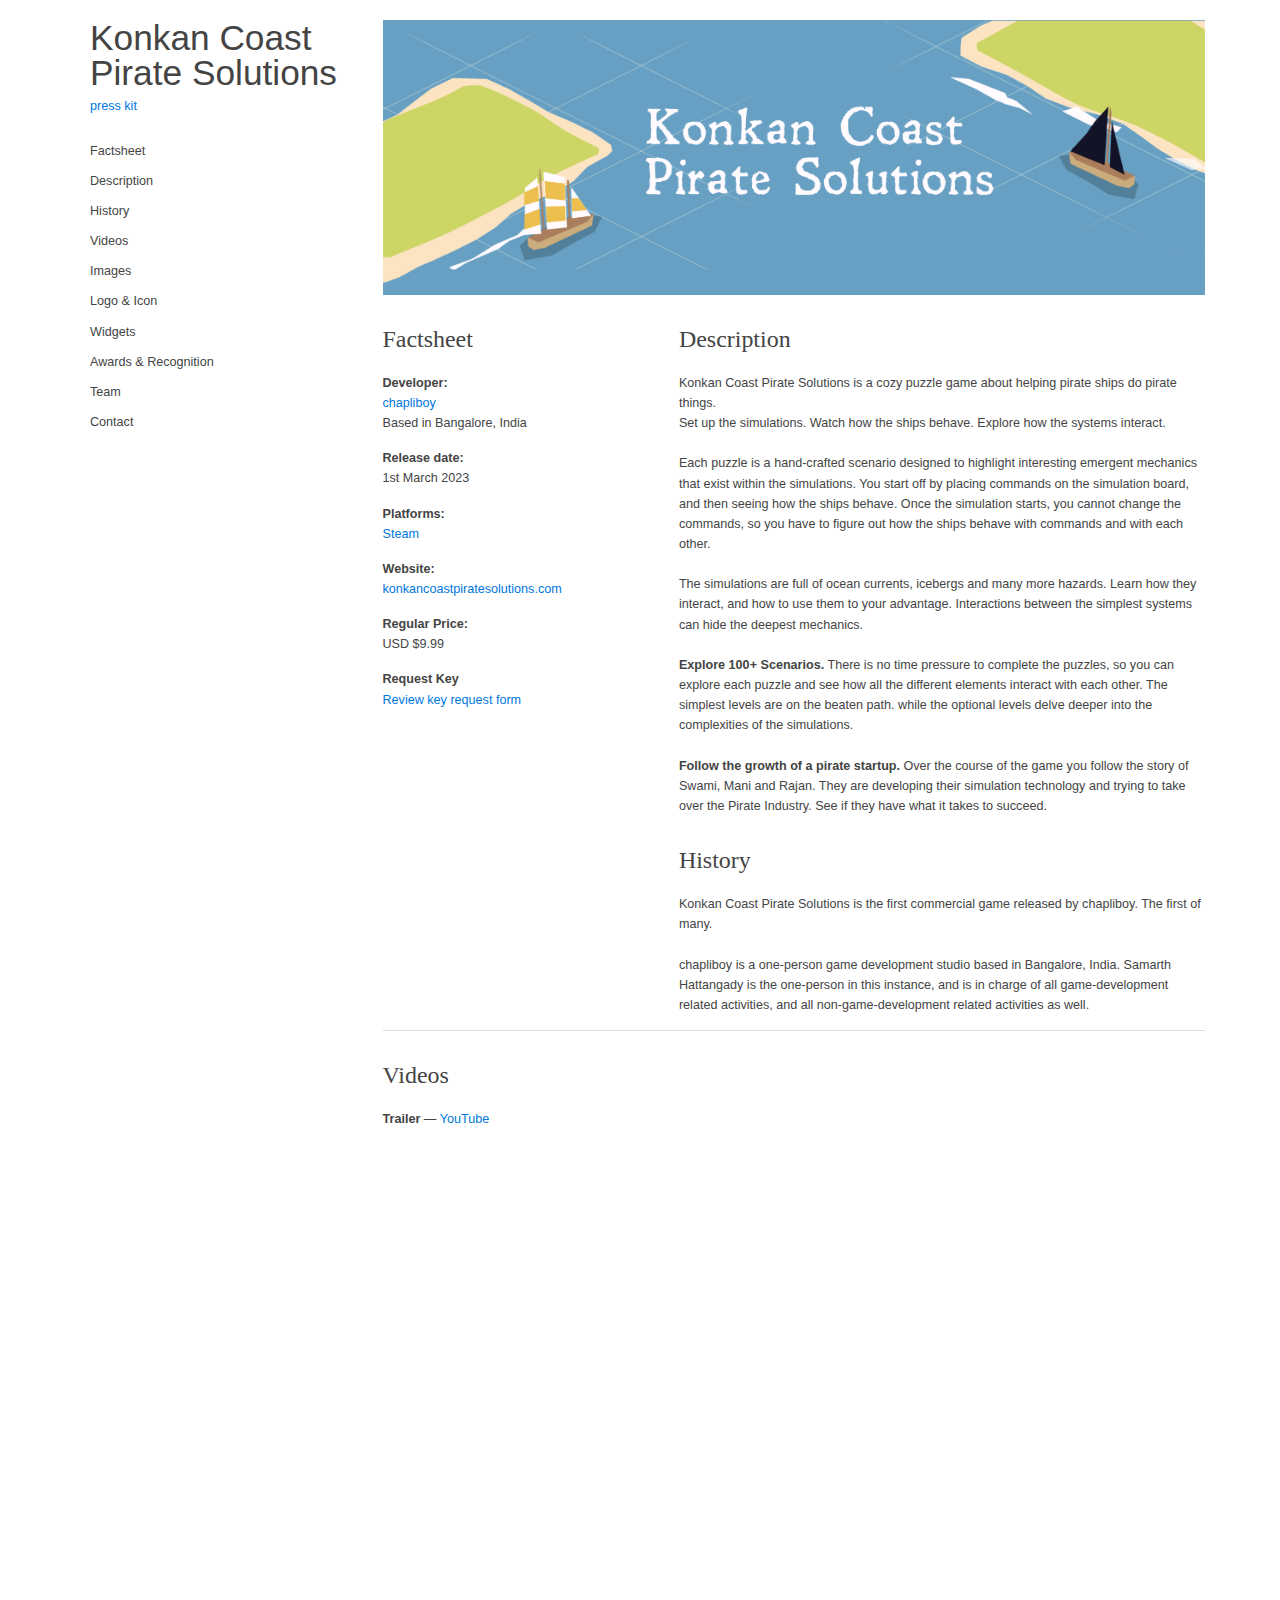
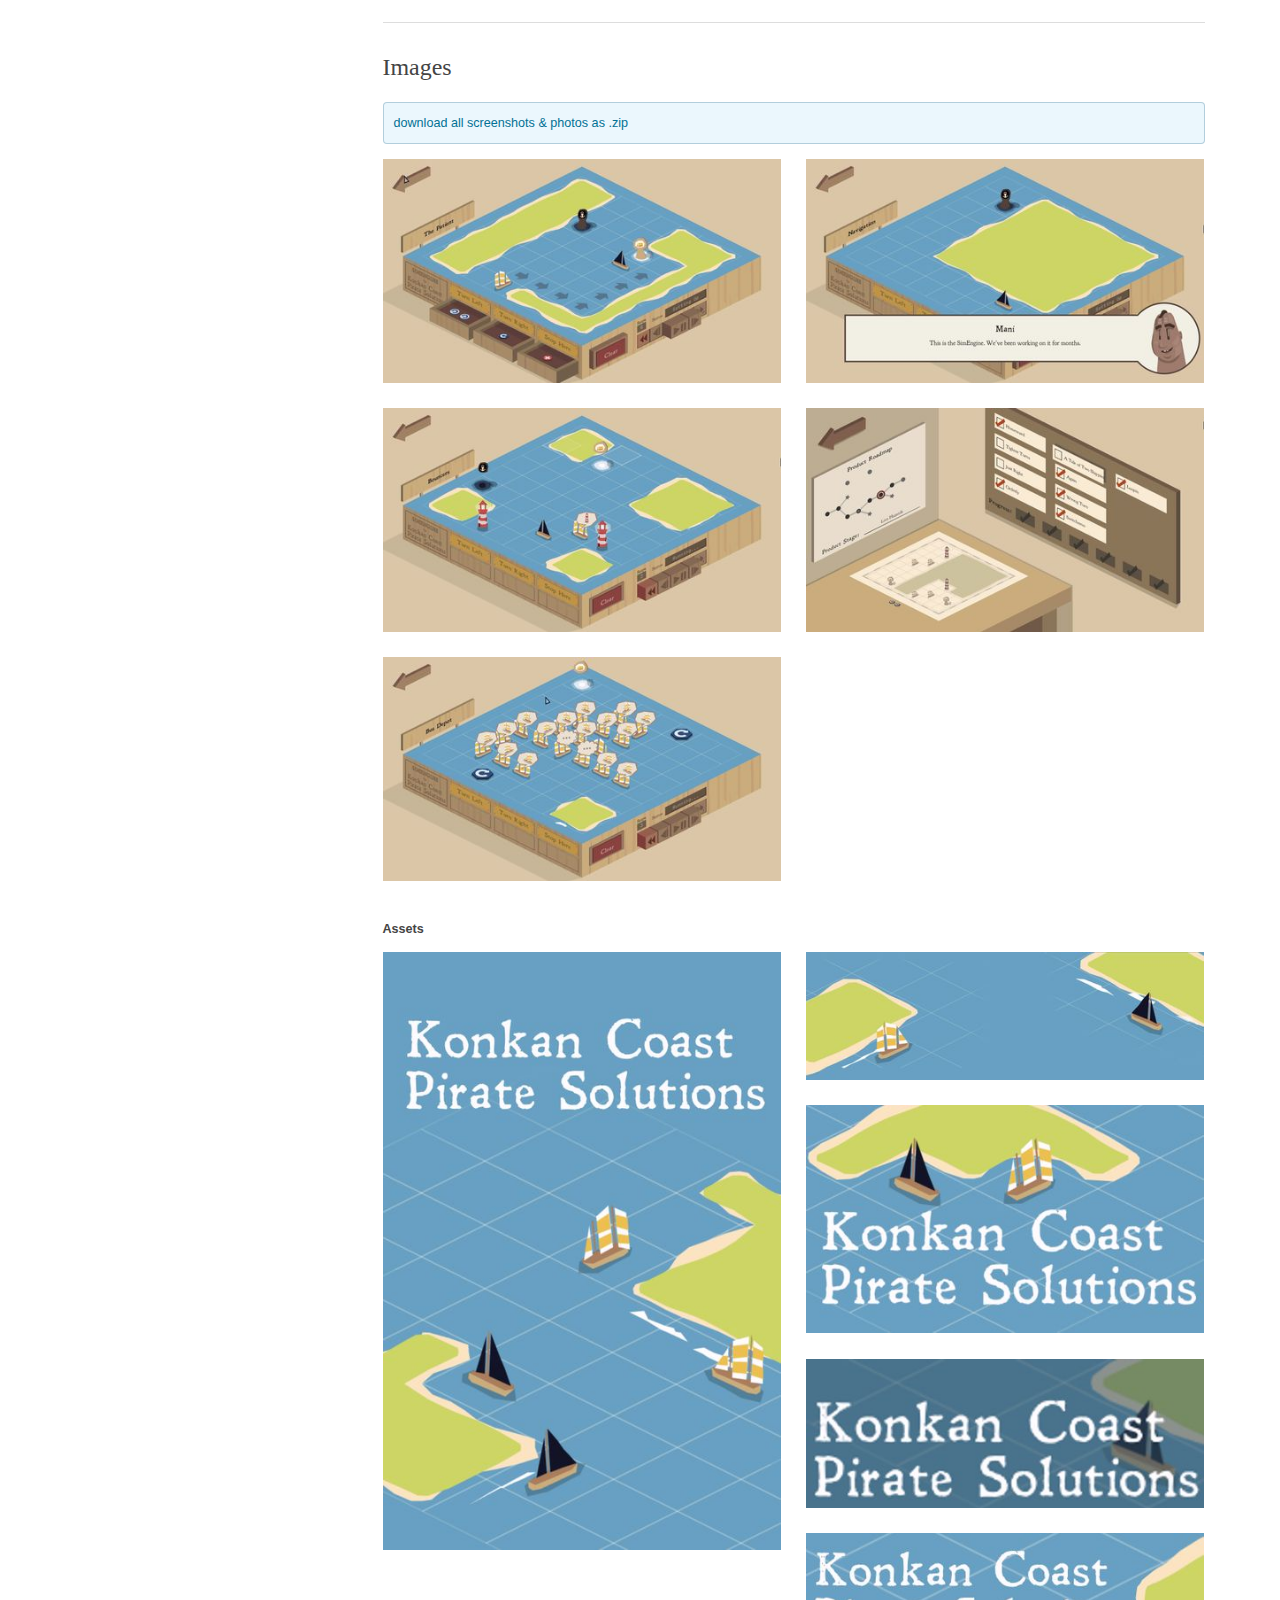
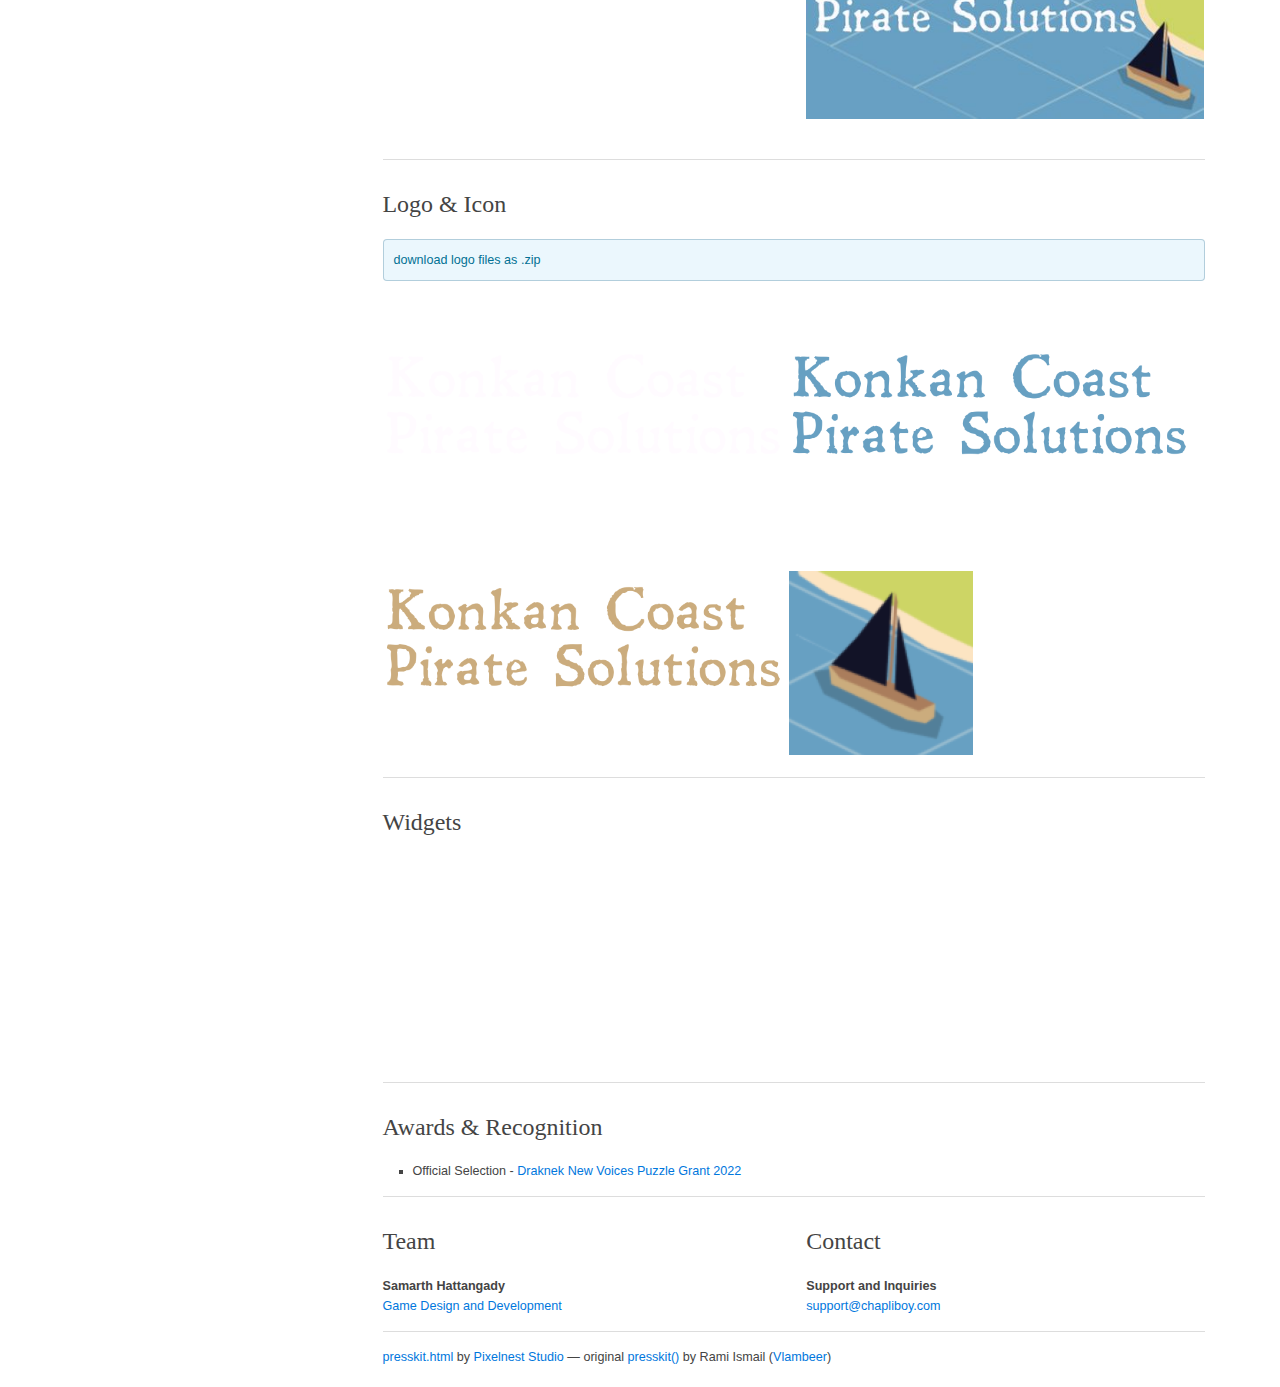
==== commit f0ad0eb5: "cozy" ====
--- a/press/index.html
+++ b/press/index.html
@@ -128,7 +128,7 @@
             <article class="description grid__item">
               <h2 id="description">Description</h2>
               <p>
-              Konkan Coast Pirate Solutions is a puzzle game about helping pirate ships do pirate things. <br>
+              Konkan Coast Pirate Solutions is a cozy puzzle game about helping pirate ships do pirate things. <br>
               Set up the simulations. Watch how the ships behave. Explore how the systems interact. <br><br>
               Each puzzle is a hand-crafted scenario designed to highlight interesting emergent mechanics that exist within the simulations. You start off by placing commands on the simulation board, and then seeing how the ships behave. Once the simulation starts, you cannot change the commands, so you have to figure out how the ships behave with commands and with each other.<br><br>
               The simulations are full of ocean currents, icebergs and many more hazards. Learn how they interact, and how to use them to your advantage. Interactions between the simplest systems can hide the deepest mechanics.<br><br>
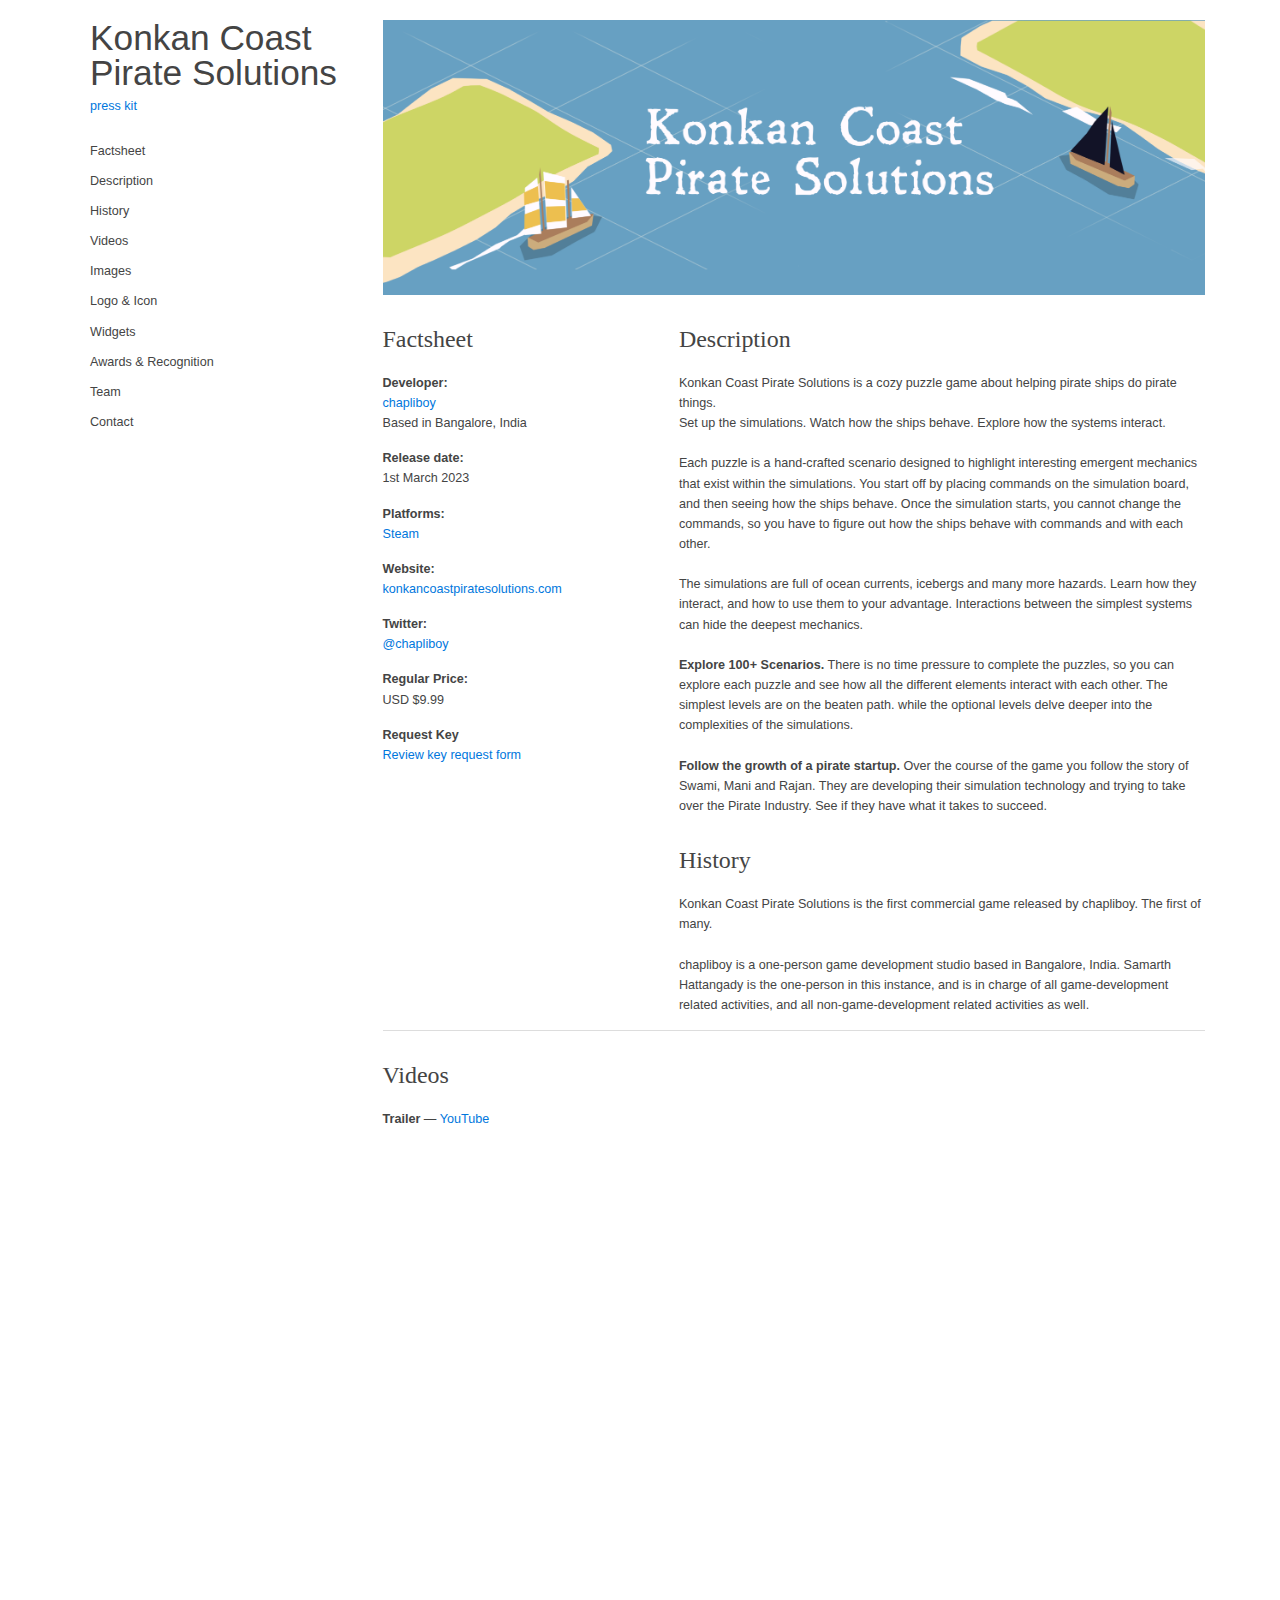
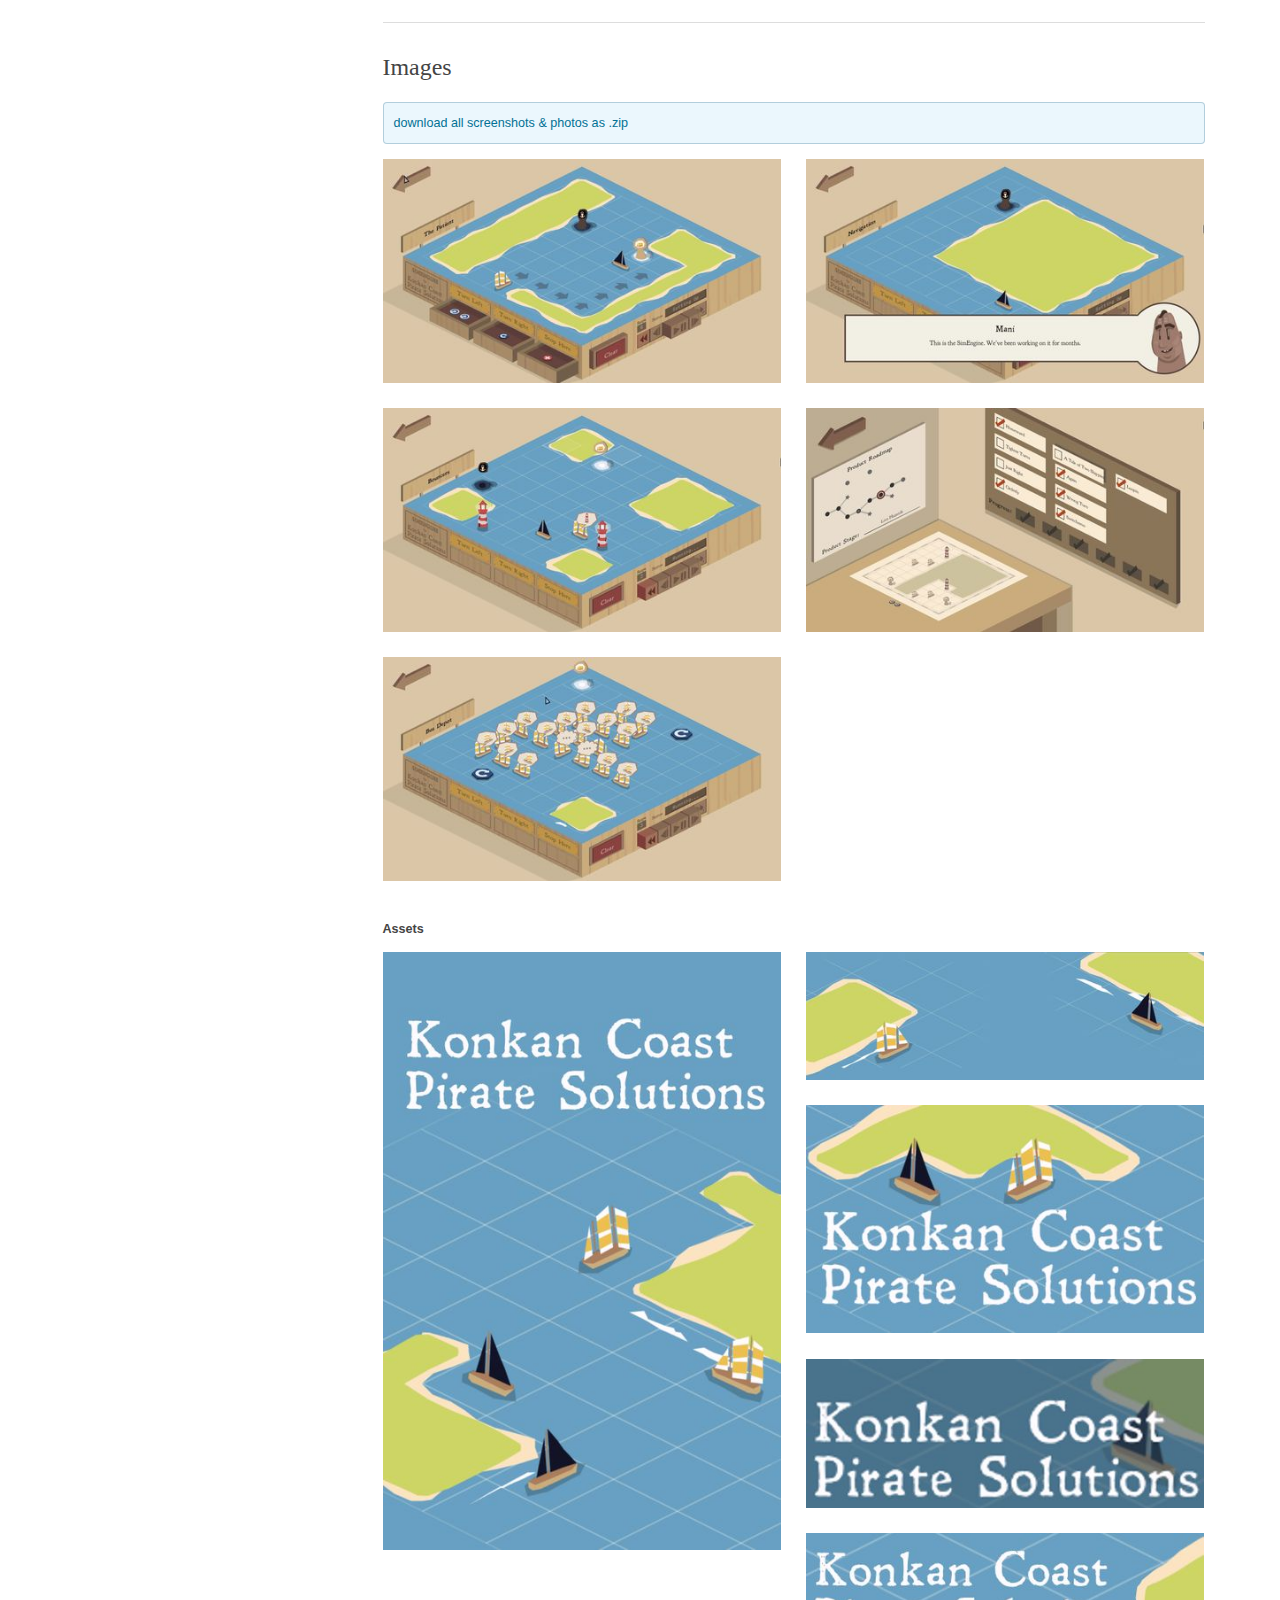
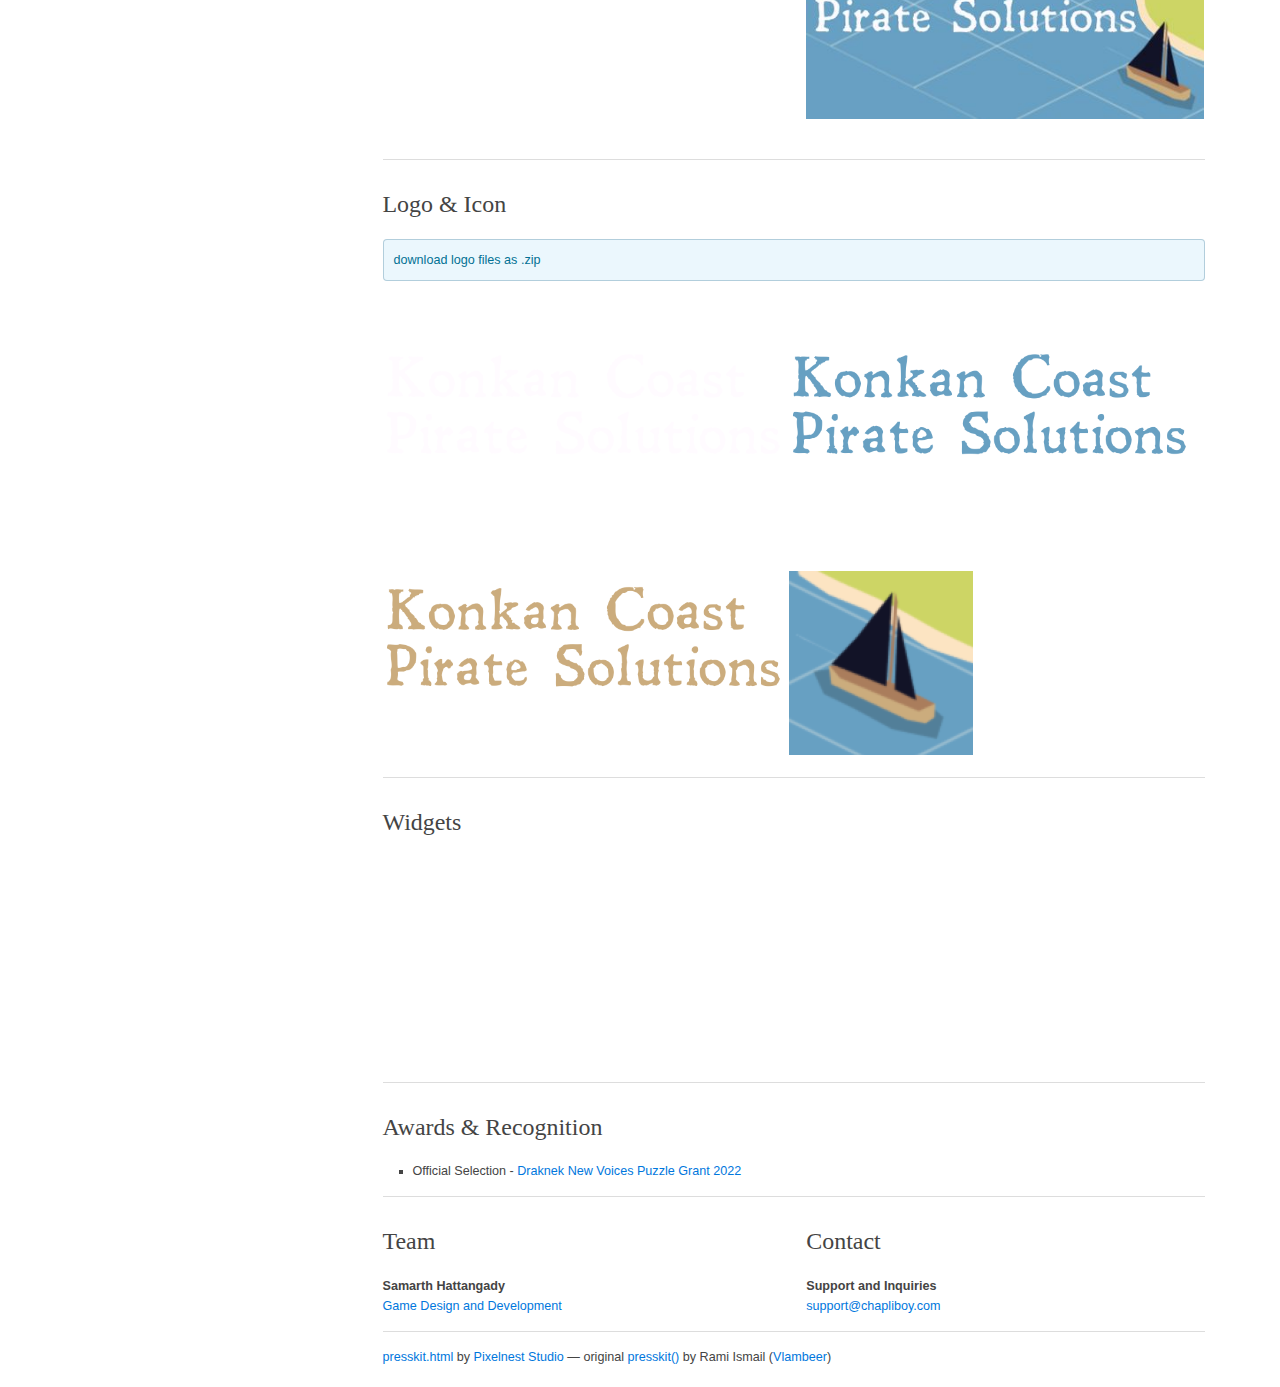
==== commit bd4e0b5c: "add chapliboy website links" ====
--- a/press/index.html
+++ b/press/index.html
@@ -95,7 +95,7 @@
               <dl class="factsheet__list">
                 <dt>Developer:</dt>
                 <dd>
-                  <a href="..">chapliboy</a>
+                  <a href="https://www.chapliboy.com">chapliboy</a>
                 </dd>
                 <dd>Based in Bangalore, India</dd>
             
@@ -111,6 +111,11 @@
                 <dt>Website:</dt>
                 <dd>
                   <a href="https://konkancoastpiratesolutions.com/">konkancoastpiratesolutions.com</a>
+                </dd>
+
+                <dt>Twitter:</dt>
+                <dd>
+                    <a href="https://twitter.com/chapliboy">@chapliboy</a>
                 </dd>
             
                 <dt>Regular Price:</dt>
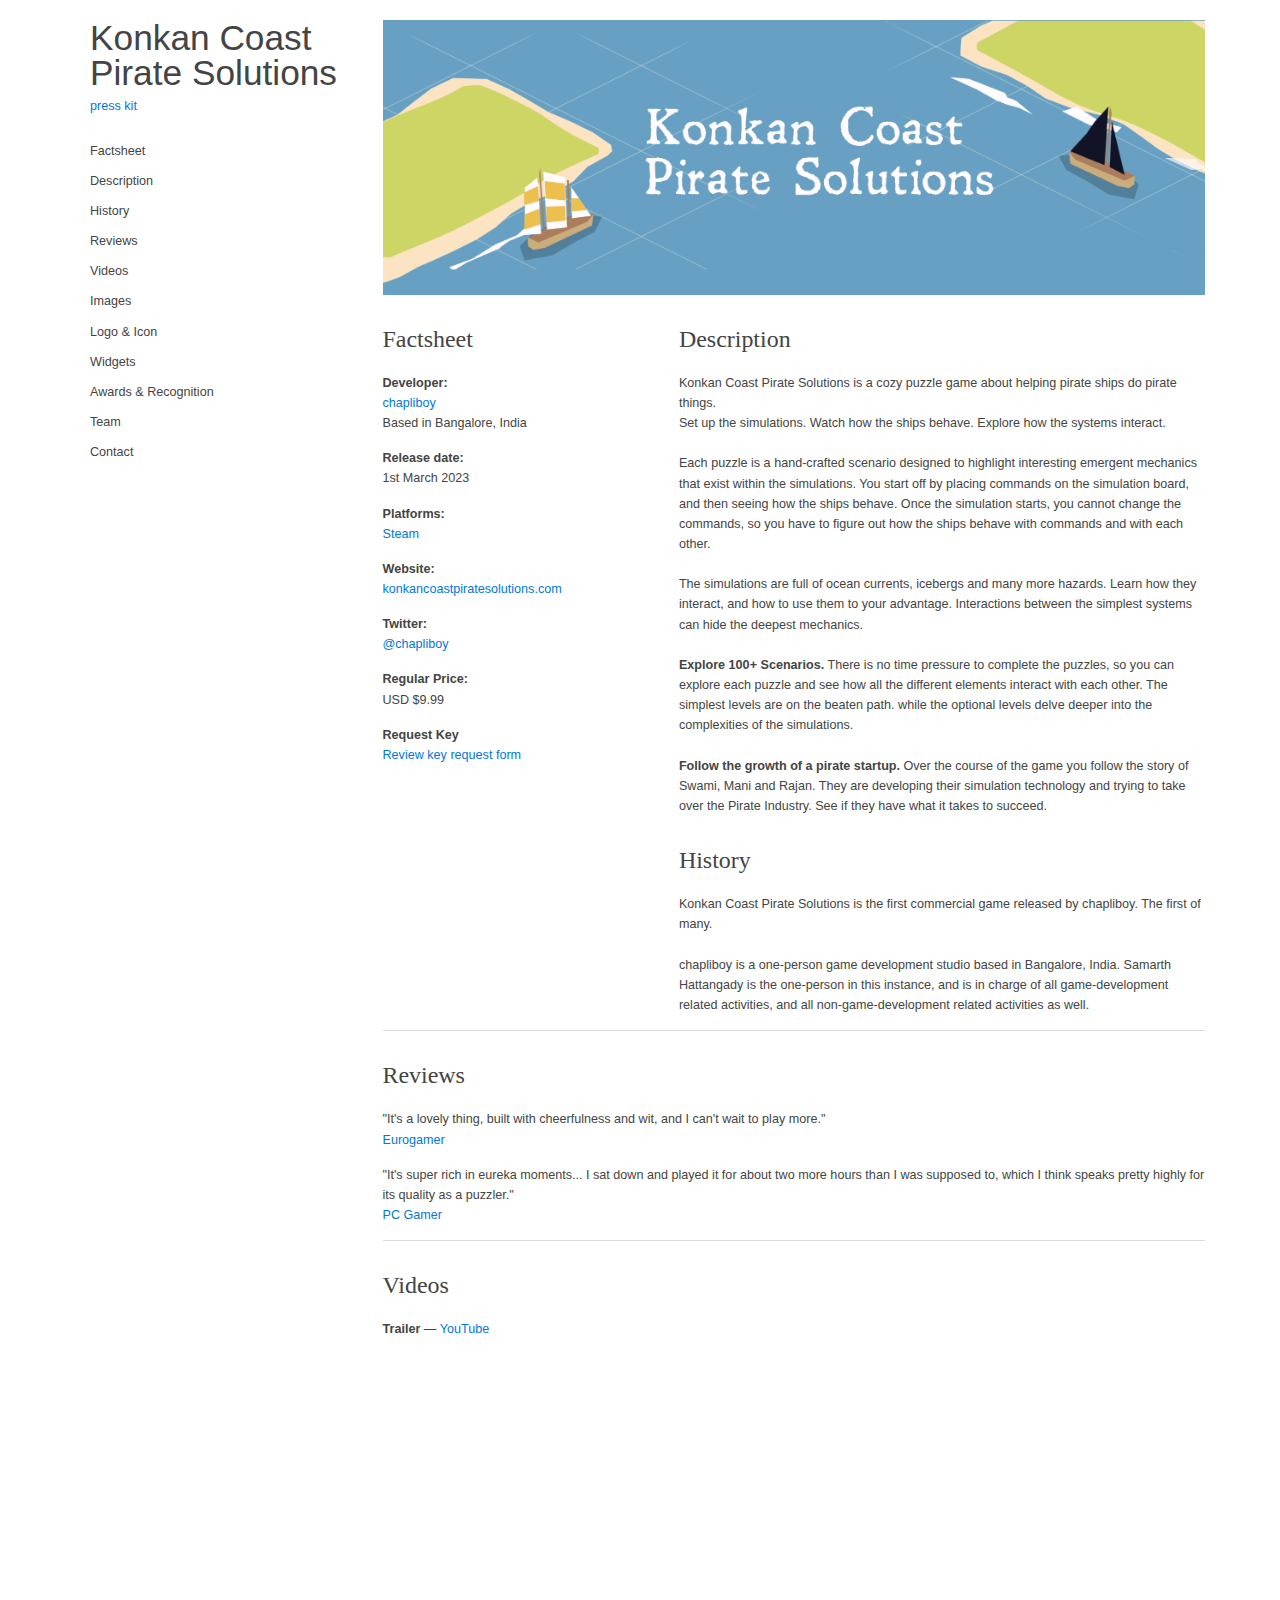
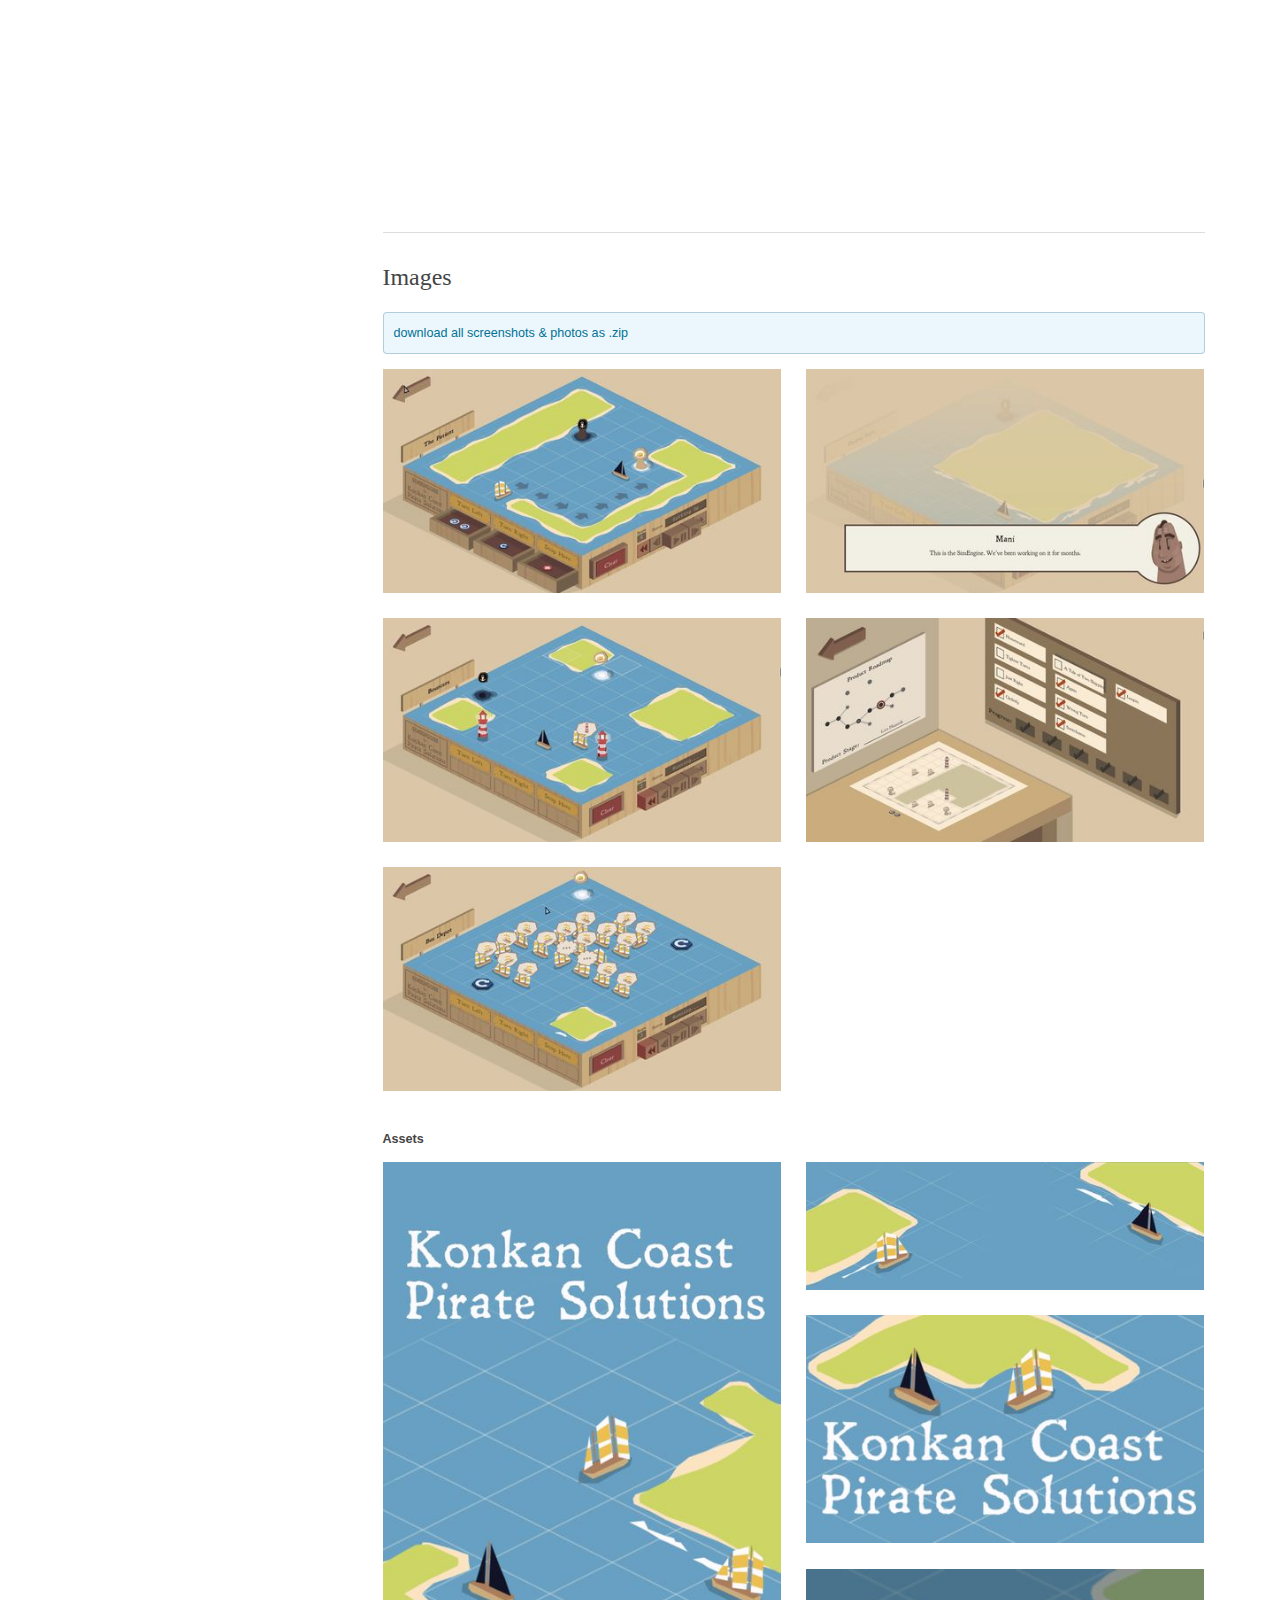
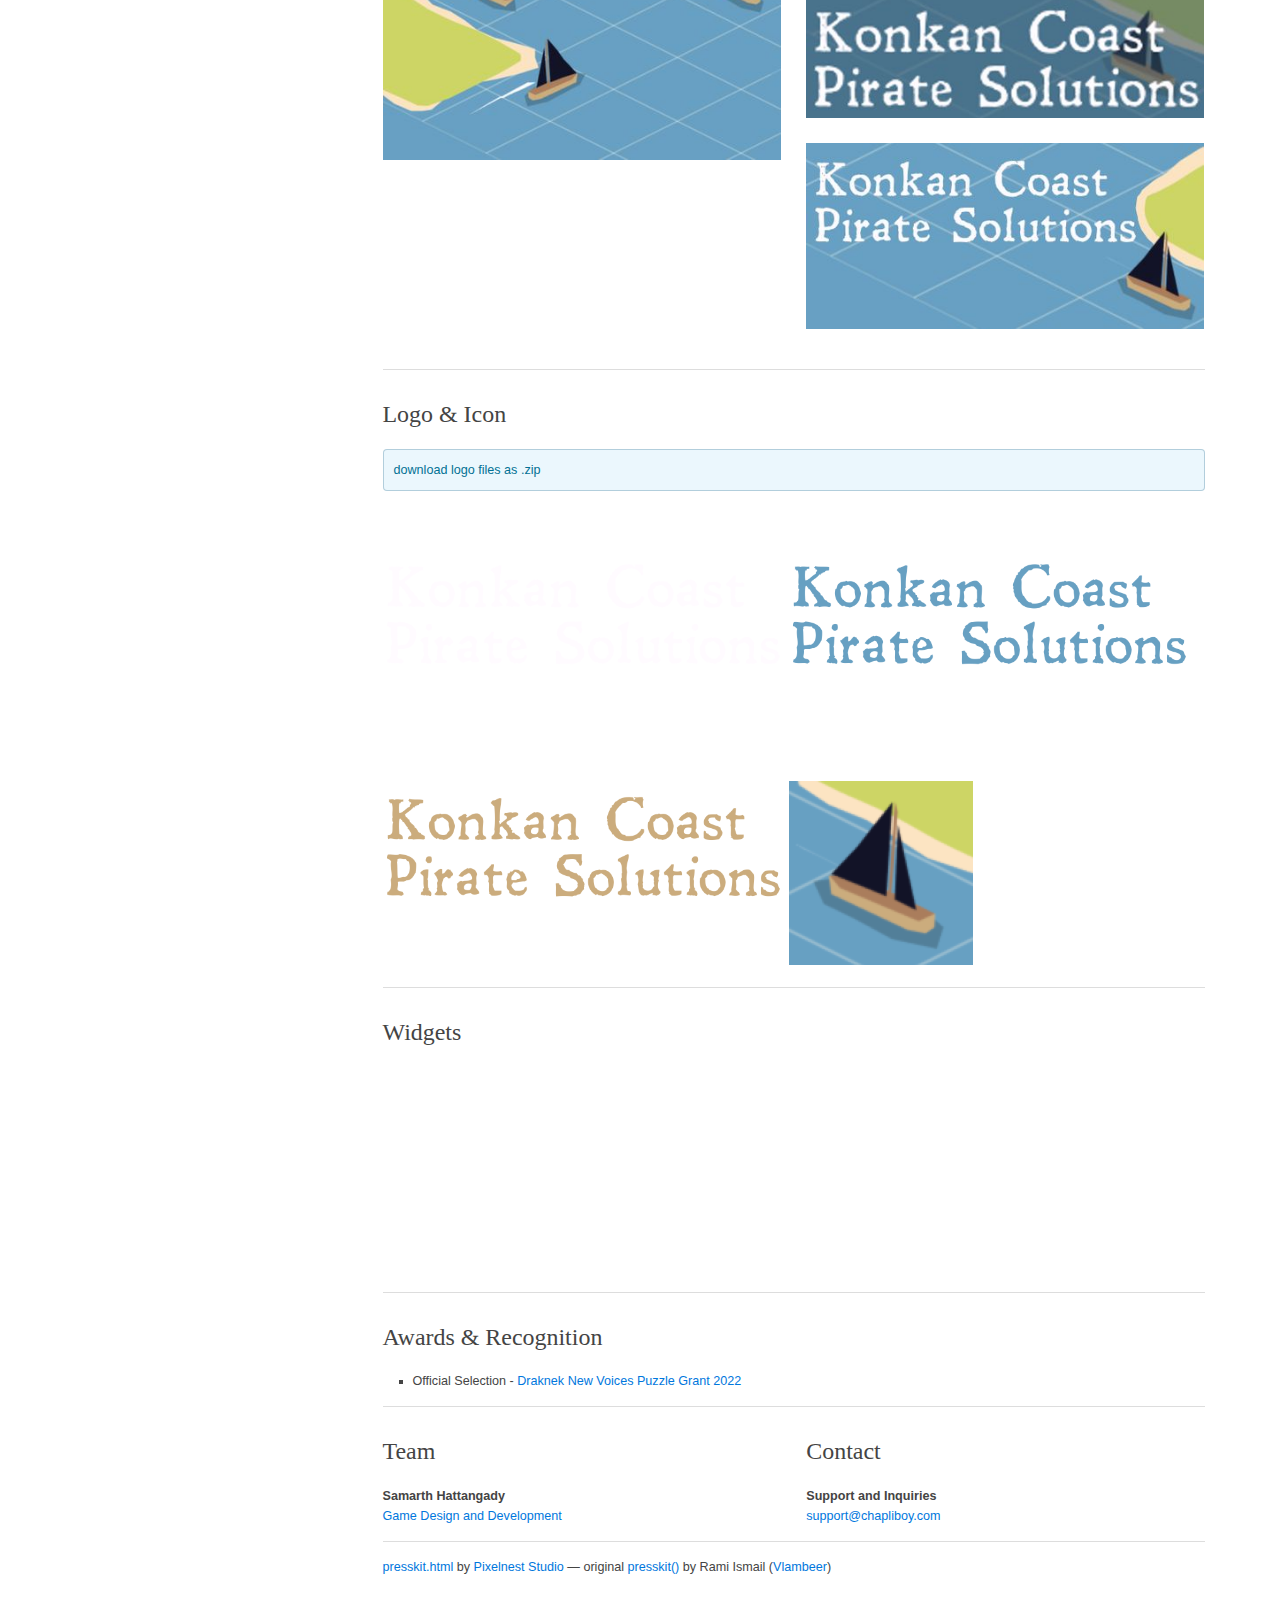
==== commit 25cfa135: "add reviews to press page" ====
--- a/press/index.html
+++ b/press/index.html
@@ -47,6 +47,9 @@
           <li>
             <a class="nav__item" href="#history">History</a>
           </li>
+          <li>
+            <a class="nav__item" href="#reviews">Reviews</a>
+          </li>
       
       
       
@@ -153,6 +156,19 @@
               
 
             </article>
+          </section>
+
+          <section class="block">
+            <h2 id="reviews">Reviews</h2>
+            <div>
+              <div>"It's a lovely thing, built with cheerfulness and wit, and I can't wait to play more."</div>
+              <div><a href="https://www.eurogamer.net/what-weve-been-playing-97">Eurogamer</a></div>
+            </div>
+            <p></p>
+            <div>
+              <div>"It's super rich in eureka moments... I sat down and played it for about two more hours than I was supposed to, which I think speaks pretty highly for its quality as a puzzler."</div>
+              <div><a href="https://www.pcgamer.com/heres-a-little-puzzle-game-about-being-a-consultant-for-pirates/">PC Gamer</a></div>
+            </div>
           </section>
 
           <section class="block">
